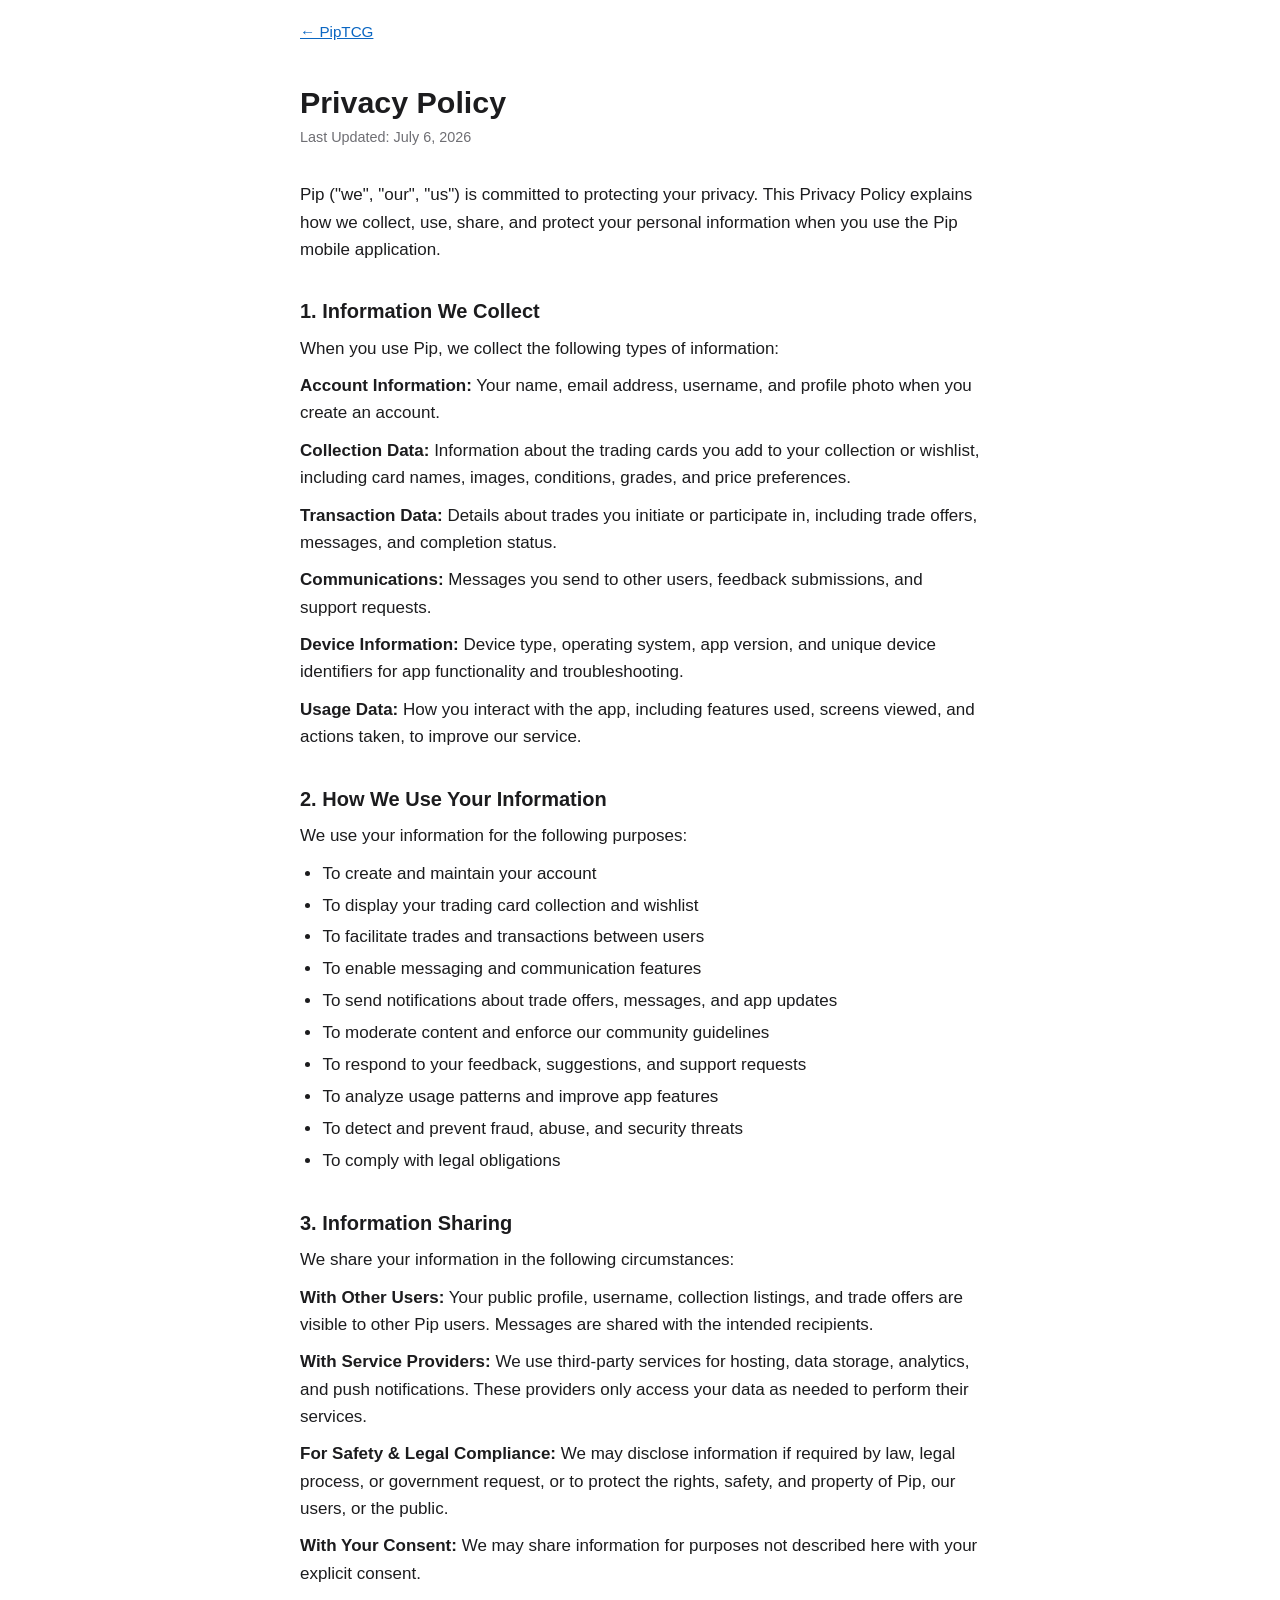
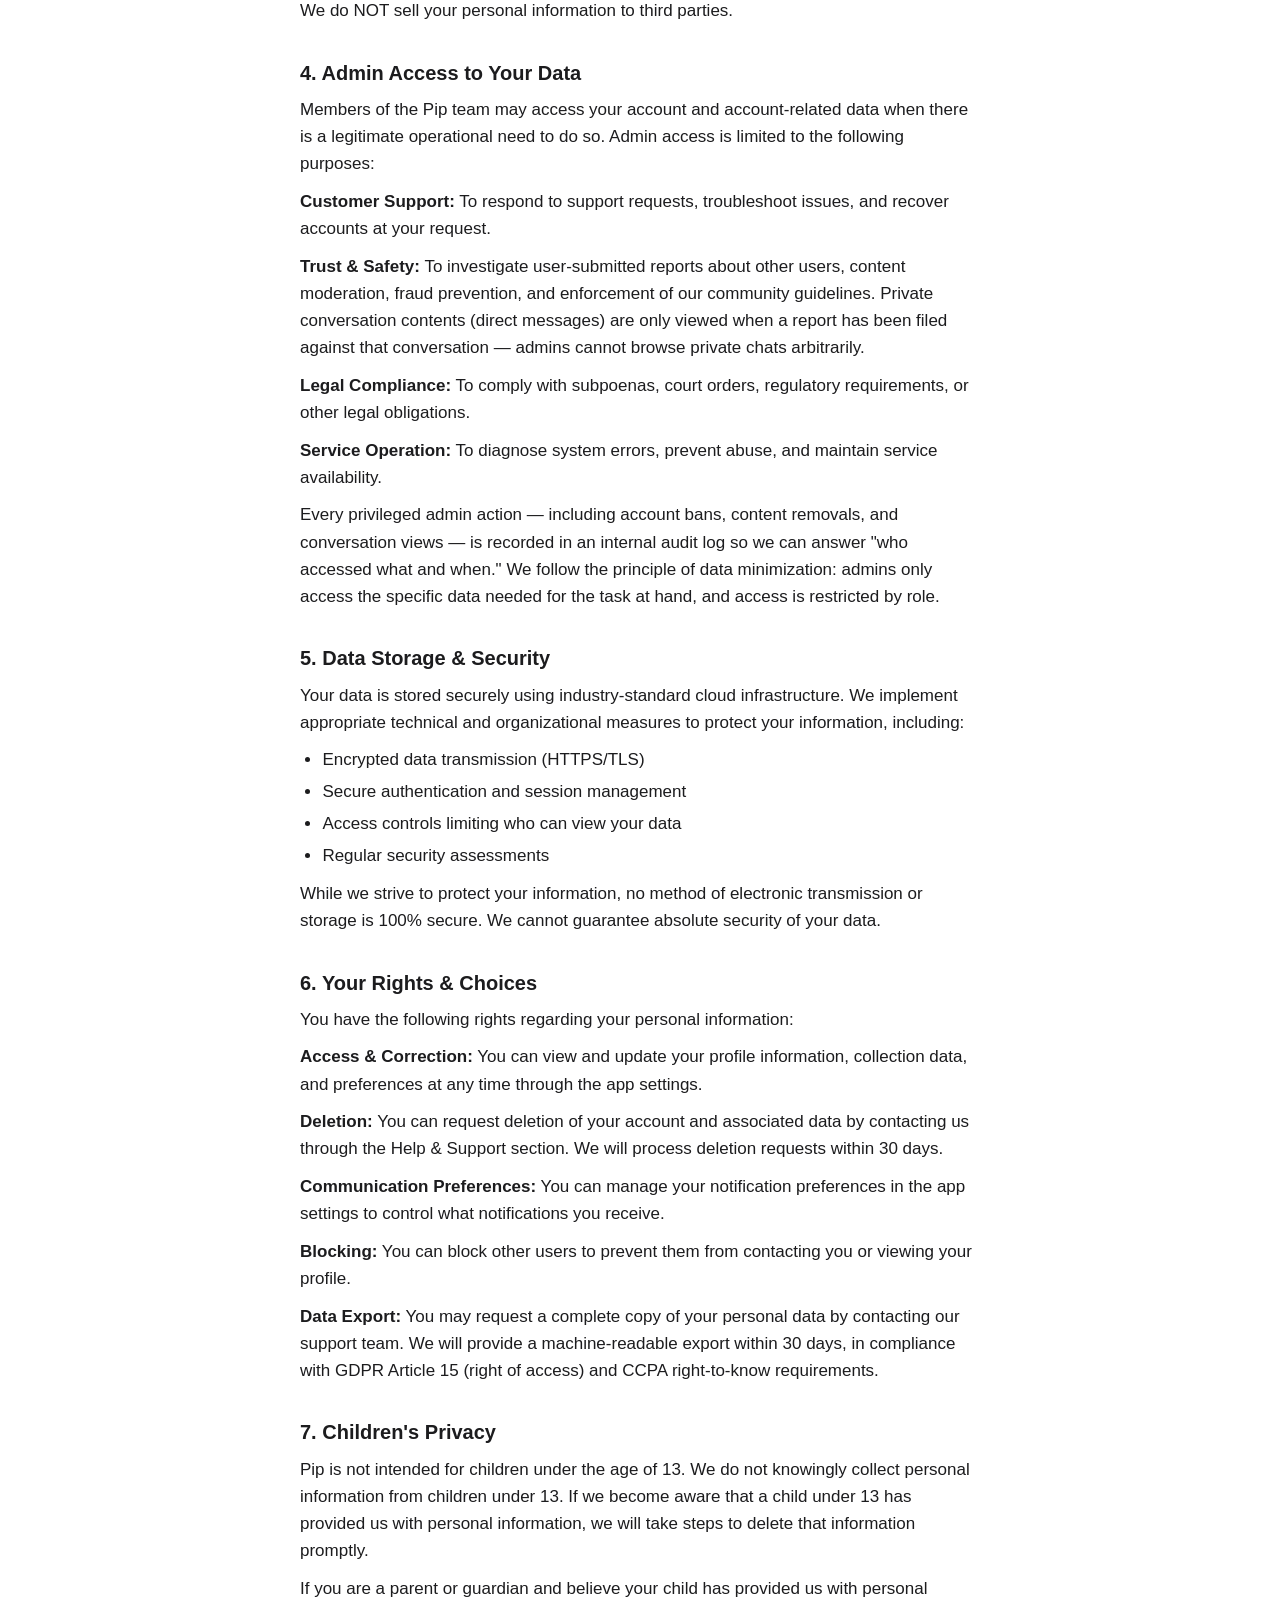
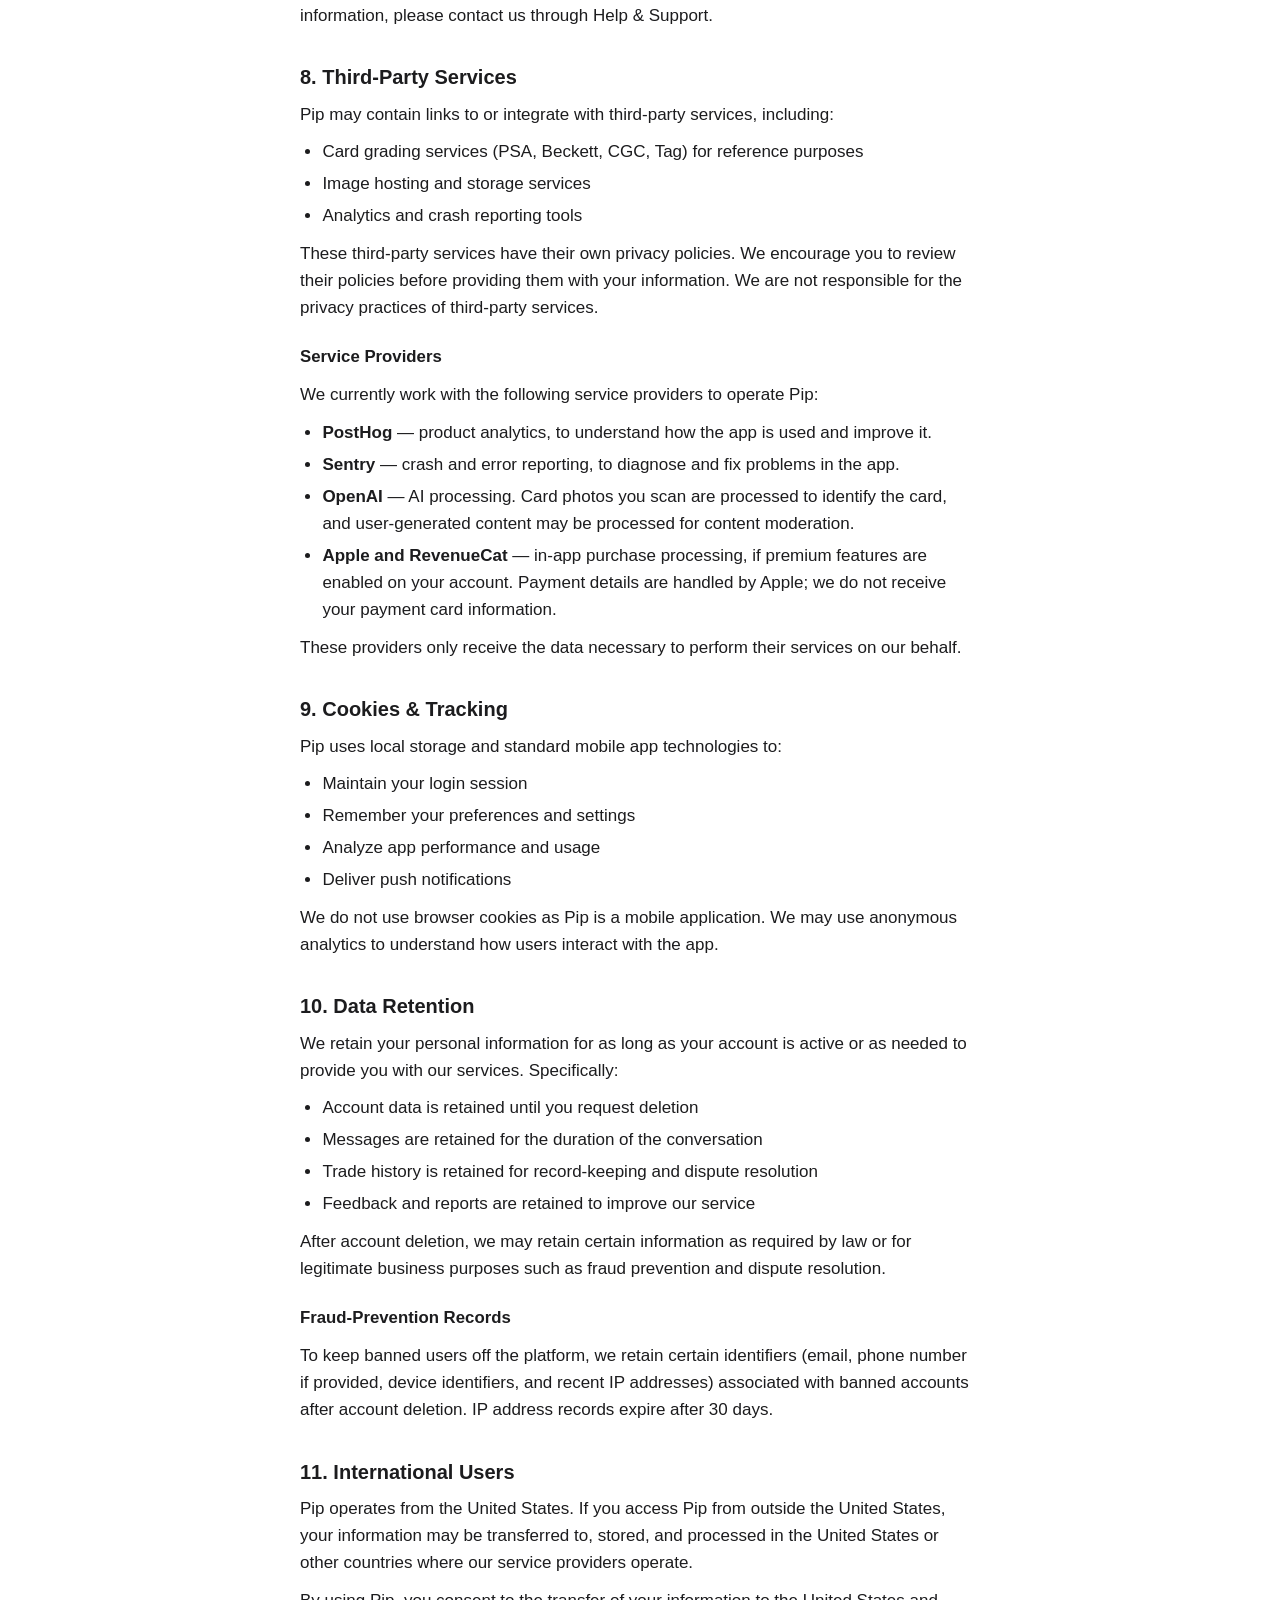
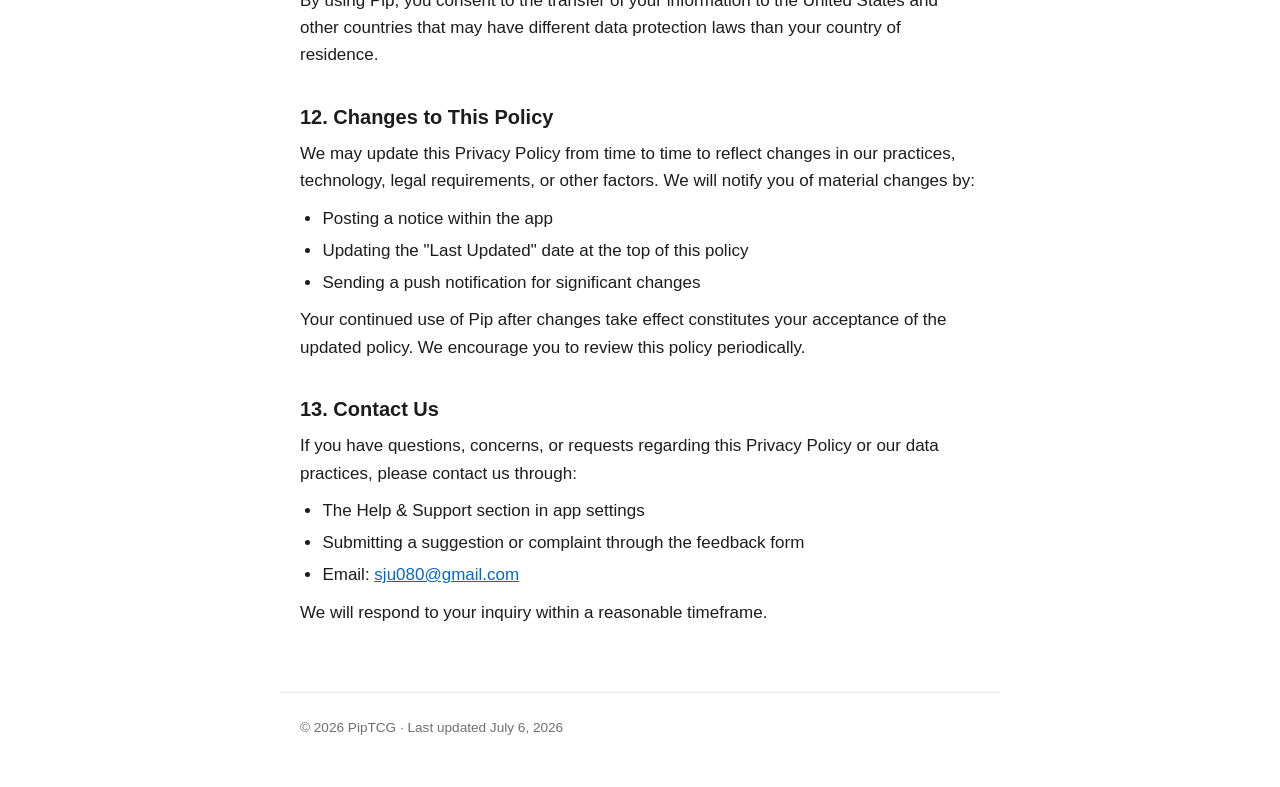
==== privacy.html @ 78641ee1 "PipTCG policy + support pages" ====
<!doctype html>
<html lang="en">
<head>
<meta charset="utf-8">
<meta name="viewport" content="width=device-width, initial-scale=1">
<title>PipTCG — Privacy Policy</title>
<style>
  *, *::before, *::after { box-sizing: border-box; }
  :root {
    color-scheme: light dark;
    --bg: #ffffff;
    --fg: #1c1c1e;
    --muted: #6e6e73;
    --accent: #0a66c2;
    --rule: #e5e5ea;
  }
  @media (prefers-color-scheme: dark) {
    :root {
      --bg: #131315;
      --fg: #ececf1;
      --muted: #9a9aa2;
      --accent: #7ab8f5;
      --rule: #2c2c31;
    }
  }
  body {
    margin: 0;
    background: var(--bg);
    color: var(--fg);
    font: 17px/1.6 -apple-system, BlinkMacSystemFont, "Segoe UI", Roboto, Helvetica, Arial, sans-serif;
    -webkit-text-size-adjust: 100%;
  }
  main { max-width: 720px; margin: 0 auto; padding: 2.5rem 1.25rem 1rem; }
  nav.home { max-width: 720px; margin: 0 auto; padding: 1.25rem 1.25rem 0; font-size: 0.95rem; }
  h1 { font-size: 1.9rem; line-height: 1.2; margin: 0 0 0.35rem; }
  .updated { color: var(--muted); font-size: 0.9rem; margin: 0 0 2rem; }
  h2 { font-size: 1.25rem; line-height: 1.3; margin: 2.2rem 0 0.6rem; }
  h3 { font-size: 1.05rem; margin: 1.4rem 0 0.4rem; }
  p { margin: 0.65rem 0; }
  ul { margin: 0.65rem 0; padding-left: 1.4rem; }
  li { margin: 0.3rem 0; }
  a { color: var(--accent); }
  footer {
    max-width: 720px;
    margin: 2.5rem auto 0;
    padding: 1.5rem 1.25rem 3rem;
    color: var(--muted);
    font-size: 0.85rem;
    border-top: 1px solid var(--rule);
  }
</style>
</head>
<body>
<nav class="home"><a href="index.html">&larr; PipTCG</a></nav>
<main>
  <h1>Privacy Policy</h1>
  <p class="updated">Last Updated: July 6, 2026</p>

  <p>Pip ("we", "our", "us") is committed to protecting your privacy. This Privacy Policy explains how we collect, use, share, and protect your personal information when you use the Pip mobile application.</p>

  <h2>1. Information We Collect</h2>
  <p>When you use Pip, we collect the following types of information:</p>
  <p><strong>Account Information:</strong> Your name, email address, username, and profile photo when you create an account.</p>
  <p><strong>Collection Data:</strong> Information about the trading cards you add to your collection or wishlist, including card names, images, conditions, grades, and price preferences.</p>
  <p><strong>Transaction Data:</strong> Details about trades you initiate or participate in, including trade offers, messages, and completion status.</p>
  <p><strong>Communications:</strong> Messages you send to other users, feedback submissions, and support requests.</p>
  <p><strong>Device Information:</strong> Device type, operating system, app version, and unique device identifiers for app functionality and troubleshooting.</p>
  <p><strong>Usage Data:</strong> How you interact with the app, including features used, screens viewed, and actions taken, to improve our service.</p>

  <h2>2. How We Use Your Information</h2>
  <p>We use your information for the following purposes:</p>
  <ul>
    <li>To create and maintain your account</li>
    <li>To display your trading card collection and wishlist</li>
    <li>To facilitate trades and transactions between users</li>
    <li>To enable messaging and communication features</li>
    <li>To send notifications about trade offers, messages, and app updates</li>
    <li>To moderate content and enforce our community guidelines</li>
    <li>To respond to your feedback, suggestions, and support requests</li>
    <li>To analyze usage patterns and improve app features</li>
    <li>To detect and prevent fraud, abuse, and security threats</li>
    <li>To comply with legal obligations</li>
  </ul>

  <h2>3. Information Sharing</h2>
  <p>We share your information in the following circumstances:</p>
  <p><strong>With Other Users:</strong> Your public profile, username, collection listings, and trade offers are visible to other Pip users. Messages are shared with the intended recipients.</p>
  <p><strong>With Service Providers:</strong> We use third-party services for hosting, data storage, analytics, and push notifications. These providers only access your data as needed to perform their services.</p>
  <p><strong>For Safety &amp; Legal Compliance:</strong> We may disclose information if required by law, legal process, or government request, or to protect the rights, safety, and property of Pip, our users, or the public.</p>
  <p><strong>With Your Consent:</strong> We may share information for purposes not described here with your explicit consent.</p>
  <p>We do NOT sell your personal information to third parties.</p>

  <h2>4. Admin Access to Your Data</h2>
  <p>Members of the Pip team may access your account and account-related data when there is a legitimate operational need to do so. Admin access is limited to the following purposes:</p>
  <p><strong>Customer Support:</strong> To respond to support requests, troubleshoot issues, and recover accounts at your request.</p>
  <p><strong>Trust &amp; Safety:</strong> To investigate user-submitted reports about other users, content moderation, fraud prevention, and enforcement of our community guidelines. Private conversation contents (direct messages) are only viewed when a report has been filed against that conversation &mdash; admins cannot browse private chats arbitrarily.</p>
  <p><strong>Legal Compliance:</strong> To comply with subpoenas, court orders, regulatory requirements, or other legal obligations.</p>
  <p><strong>Service Operation:</strong> To diagnose system errors, prevent abuse, and maintain service availability.</p>
  <p>Every privileged admin action &mdash; including account bans, content removals, and conversation views &mdash; is recorded in an internal audit log so we can answer "who accessed what and when." We follow the principle of data minimization: admins only access the specific data needed for the task at hand, and access is restricted by role.</p>

  <h2>5. Data Storage &amp; Security</h2>
  <p>Your data is stored securely using industry-standard cloud infrastructure. We implement appropriate technical and organizational measures to protect your information, including:</p>
  <ul>
    <li>Encrypted data transmission (HTTPS/TLS)</li>
    <li>Secure authentication and session management</li>
    <li>Access controls limiting who can view your data</li>
    <li>Regular security assessments</li>
  </ul>
  <p>While we strive to protect your information, no method of electronic transmission or storage is 100% secure. We cannot guarantee absolute security of your data.</p>

  <h2>6. Your Rights &amp; Choices</h2>
  <p>You have the following rights regarding your personal information:</p>
  <p><strong>Access &amp; Correction:</strong> You can view and update your profile information, collection data, and preferences at any time through the app settings.</p>
  <p><strong>Deletion:</strong> You can request deletion of your account and associated data by contacting us through the Help &amp; Support section. We will process deletion requests within 30 days.</p>
  <p><strong>Communication Preferences:</strong> You can manage your notification preferences in the app settings to control what notifications you receive.</p>
  <p><strong>Blocking:</strong> You can block other users to prevent them from contacting you or viewing your profile.</p>
  <p><strong>Data Export:</strong> You may request a complete copy of your personal data by contacting our support team. We will provide a machine-readable export within 30 days, in compliance with GDPR Article 15 (right of access) and CCPA right-to-know requirements.</p>

  <h2>7. Children's Privacy</h2>
  <p>Pip is not intended for children under the age of 13. We do not knowingly collect personal information from children under 13. If we become aware that a child under 13 has provided us with personal information, we will take steps to delete that information promptly.</p>
  <p>If you are a parent or guardian and believe your child has provided us with personal information, please contact us through Help &amp; Support.</p>

  <h2>8. Third-Party Services</h2>
  <p>Pip may contain links to or integrate with third-party services, including:</p>
  <ul>
    <li>Card grading services (PSA, Beckett, CGC, Tag) for reference purposes</li>
    <li>Image hosting and storage services</li>
    <li>Analytics and crash reporting tools</li>
  </ul>
  <p>These third-party services have their own privacy policies. We encourage you to review their policies before providing them with your information. We are not responsible for the privacy practices of third-party services.</p>

  <h3>Service Providers</h3>
  <p>We currently work with the following service providers to operate Pip:</p>
  <ul>
    <li><strong>PostHog</strong> &mdash; product analytics, to understand how the app is used and improve it.</li>
    <li><strong>Sentry</strong> &mdash; crash and error reporting, to diagnose and fix problems in the app.</li>
    <li><strong>OpenAI</strong> &mdash; AI processing. Card photos you scan are processed to identify the card, and user-generated content may be processed for content moderation.</li>
    <li><strong>Apple and RevenueCat</strong> &mdash; in-app purchase processing, if premium features are enabled on your account. Payment details are handled by Apple; we do not receive your payment card information.</li>
  </ul>
  <p>These providers only receive the data necessary to perform their services on our behalf.</p>

  <h2>9. Cookies &amp; Tracking</h2>
  <p>Pip uses local storage and standard mobile app technologies to:</p>
  <ul>
    <li>Maintain your login session</li>
    <li>Remember your preferences and settings</li>
    <li>Analyze app performance and usage</li>
    <li>Deliver push notifications</li>
  </ul>
  <p>We do not use browser cookies as Pip is a mobile application. We may use anonymous analytics to understand how users interact with the app.</p>

  <h2>10. Data Retention</h2>
  <p>We retain your personal information for as long as your account is active or as needed to provide you with our services. Specifically:</p>
  <ul>
    <li>Account data is retained until you request deletion</li>
    <li>Messages are retained for the duration of the conversation</li>
    <li>Trade history is retained for record-keeping and dispute resolution</li>
    <li>Feedback and reports are retained to improve our service</li>
  </ul>
  <p>After account deletion, we may retain certain information as required by law or for legitimate business purposes such as fraud prevention and dispute resolution.</p>
  <h3>Fraud-Prevention Records</h3>
  <p>To keep banned users off the platform, we retain certain identifiers (email, phone number if provided, device identifiers, and recent IP addresses) associated with banned accounts after account deletion. IP address records expire after 30 days.</p>

  <h2>11. International Users</h2>
  <p>Pip operates from the United States. If you access Pip from outside the United States, your information may be transferred to, stored, and processed in the United States or other countries where our service providers operate.</p>
  <p>By using Pip, you consent to the transfer of your information to the United States and other countries that may have different data protection laws than your country of residence.</p>

  <h2>12. Changes to This Policy</h2>
  <p>We may update this Privacy Policy from time to time to reflect changes in our practices, technology, legal requirements, or other factors. We will notify you of material changes by:</p>
  <ul>
    <li>Posting a notice within the app</li>
    <li>Updating the "Last Updated" date at the top of this policy</li>
    <li>Sending a push notification for significant changes</li>
  </ul>
  <p>Your continued use of Pip after changes take effect constitutes your acceptance of the updated policy. We encourage you to review this policy periodically.</p>

  <h2>13. Contact Us</h2>
  <p>If you have questions, concerns, or requests regarding this Privacy Policy or our data practices, please contact us through:</p>
  <ul>
    <li>The Help &amp; Support section in app settings</li>
    <li>Submitting a suggestion or complaint through the feedback form</li>
    <li>Email: <a href="mailto:sju080@gmail.com">sju080@gmail.com</a></li>
  </ul>
  <p>We will respond to your inquiry within a reasonable timeframe.</p>
</main>
<footer>&copy; 2026 PipTCG &middot; Last updated July 6, 2026</footer>
</body>
</html>
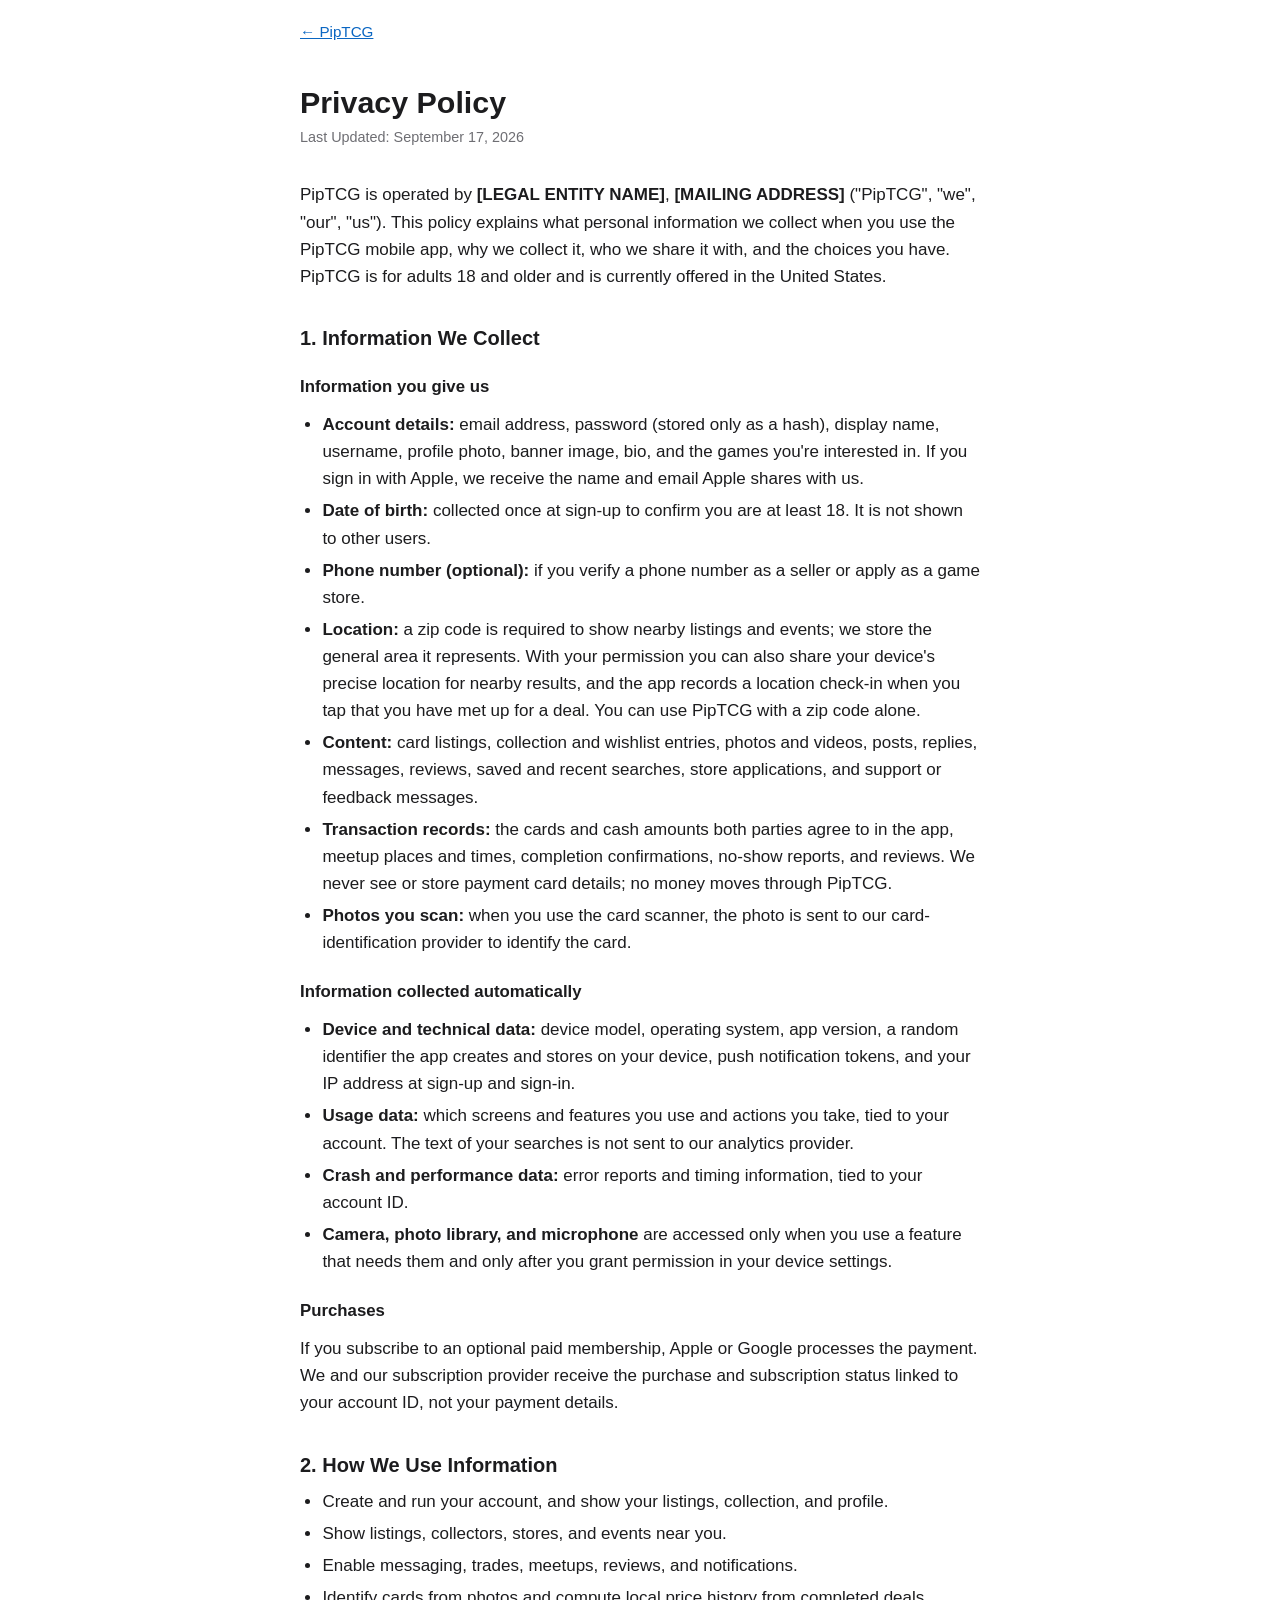
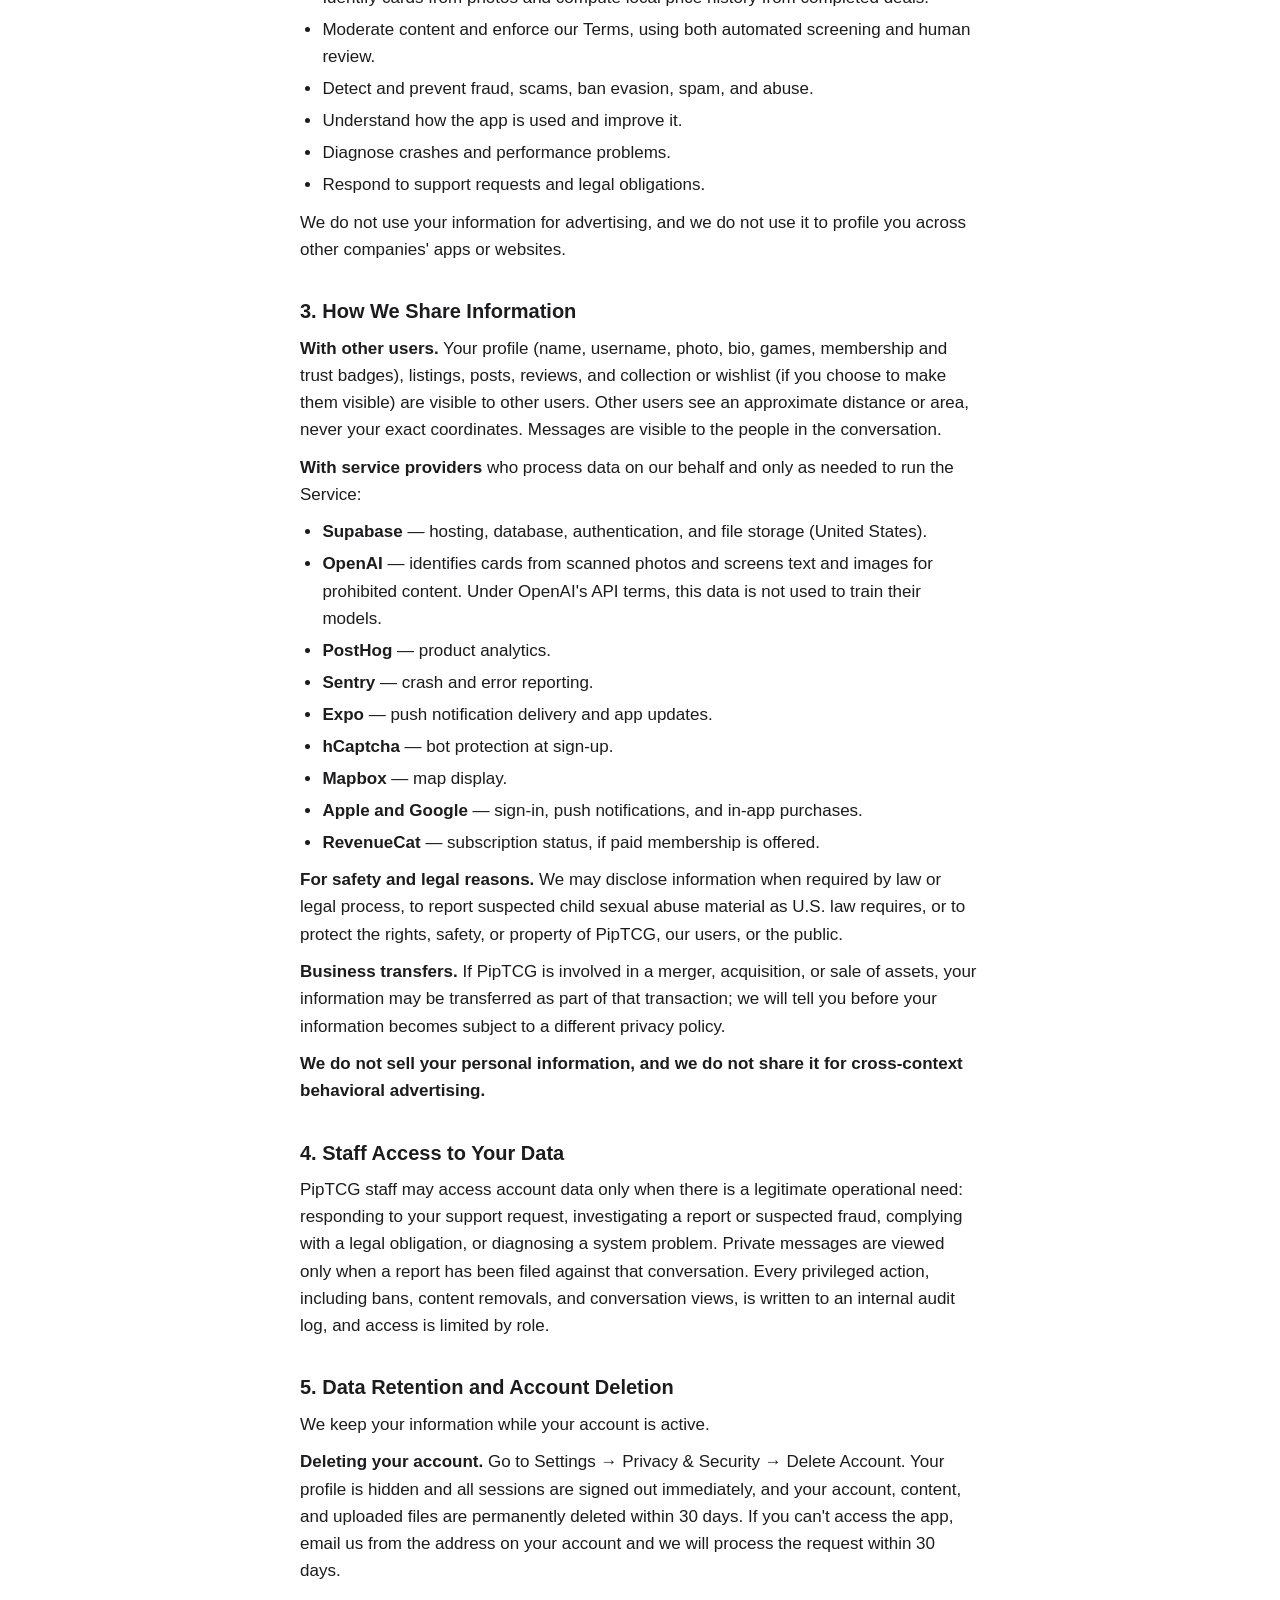
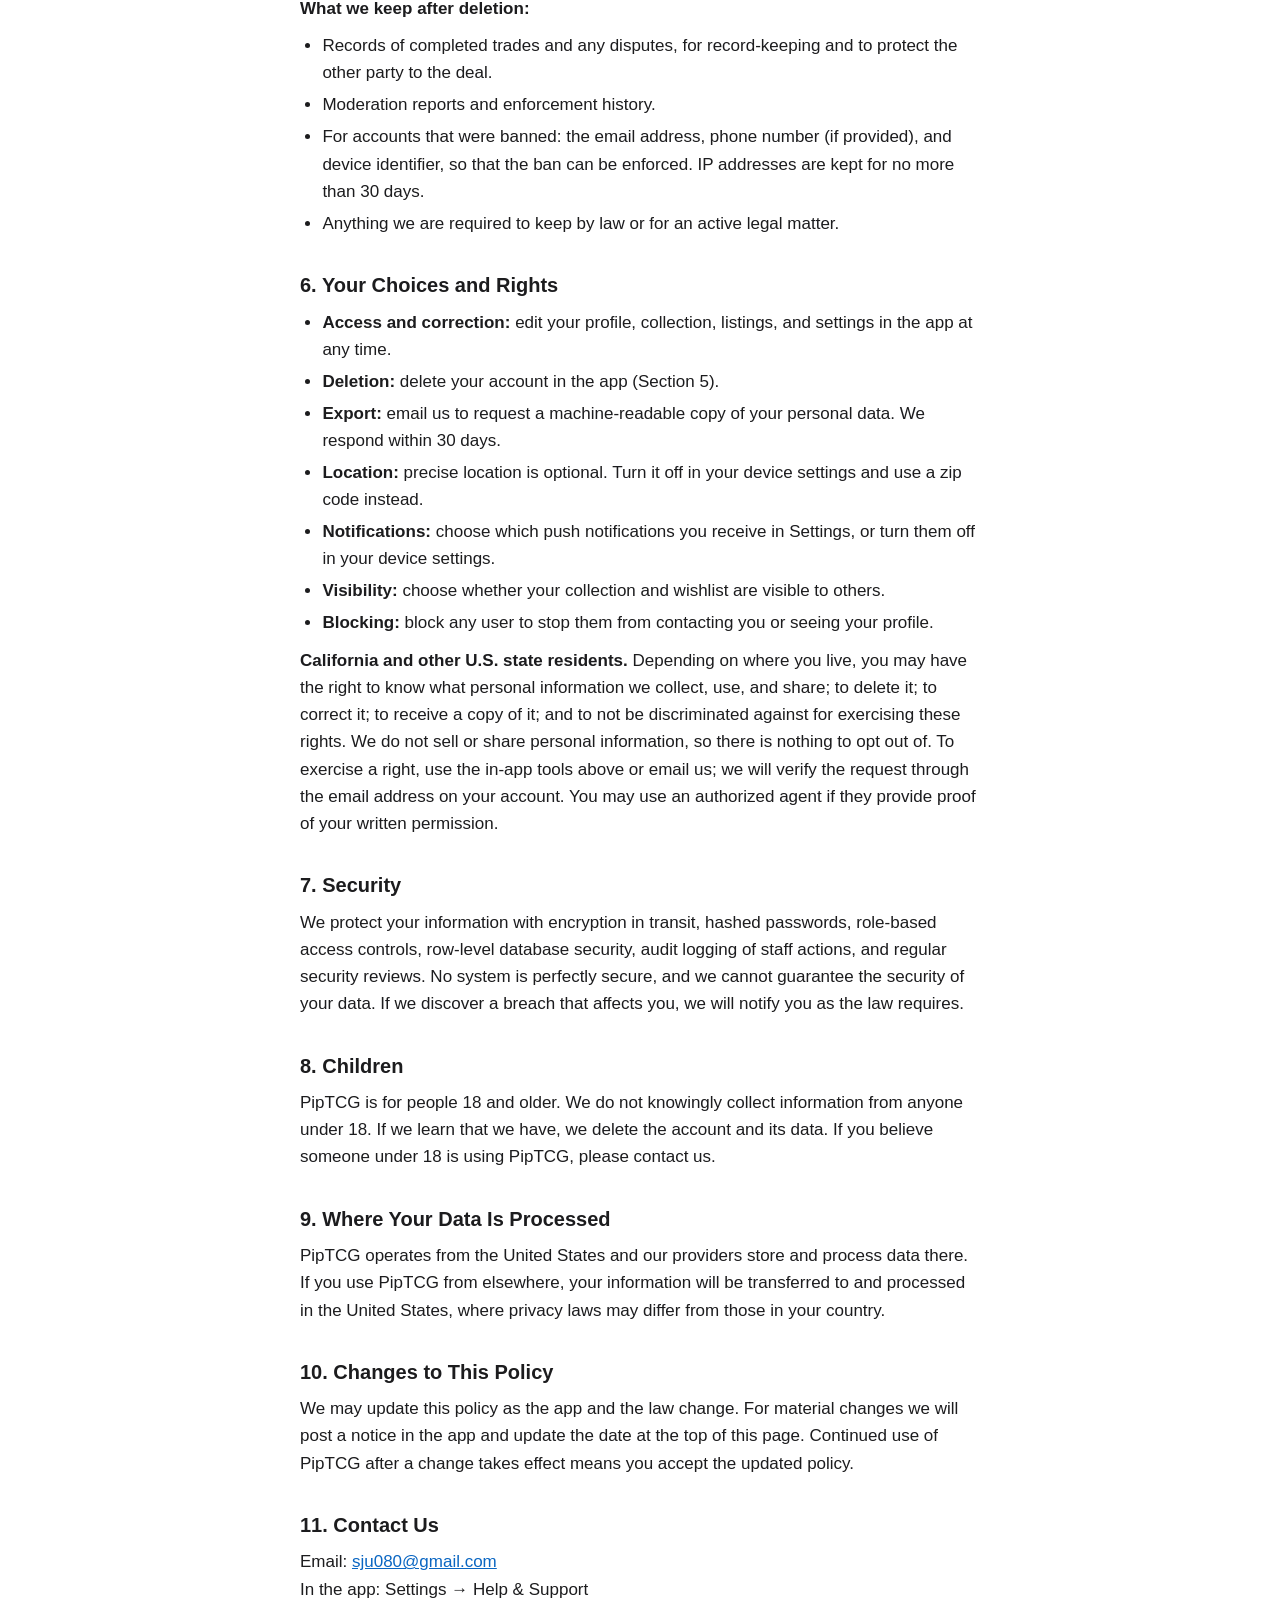
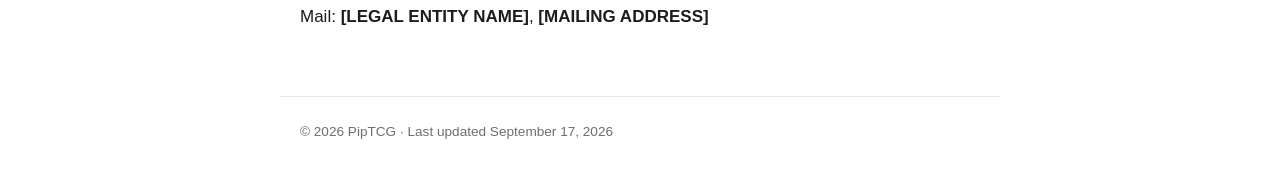
==== commit cbd165ee: "Rewrite Terms and Privacy as the single source of truth: 18+, local-meetup model, full data inventor" ====
--- a/privacy.html
+++ b/privacy.html
@@ -54,135 +54,108 @@
 <nav class="home"><a href="index.html">&larr; PipTCG</a></nav>
 <main>
   <h1>Privacy Policy</h1>
-  <p class="updated">Last Updated: July 6, 2026</p>
+  <p class="updated">Last Updated: September 17, 2026</p>
 
-  <p>Pip ("we", "our", "us") is committed to protecting your privacy. This Privacy Policy explains how we collect, use, share, and protect your personal information when you use the Pip mobile application.</p>
+  <p>PipTCG is operated by <strong>[LEGAL ENTITY NAME]</strong>, <strong>[MAILING ADDRESS]</strong> ("PipTCG", "we", "our", "us"). This policy explains what personal information we collect when you use the PipTCG mobile app, why we collect it, who we share it with, and the choices you have. PipTCG is for adults 18 and older and is currently offered in the United States.</p>
 
   <h2>1. Information We Collect</h2>
-  <p>When you use Pip, we collect the following types of information:</p>
-  <p><strong>Account Information:</strong> Your name, email address, username, and profile photo when you create an account.</p>
-  <p><strong>Collection Data:</strong> Information about the trading cards you add to your collection or wishlist, including card names, images, conditions, grades, and price preferences.</p>
-  <p><strong>Transaction Data:</strong> Details about trades you initiate or participate in, including trade offers, messages, and completion status.</p>
-  <p><strong>Communications:</strong> Messages you send to other users, feedback submissions, and support requests.</p>
-  <p><strong>Device Information:</strong> Device type, operating system, app version, and unique device identifiers for app functionality and troubleshooting.</p>
-  <p><strong>Usage Data:</strong> How you interact with the app, including features used, screens viewed, and actions taken, to improve our service.</p>
 
-  <h2>2. How We Use Your Information</h2>
-  <p>We use your information for the following purposes:</p>
+  <h3>Information you give us</h3>
   <ul>
-    <li>To create and maintain your account</li>
-    <li>To display your trading card collection and wishlist</li>
-    <li>To facilitate trades and transactions between users</li>
-    <li>To enable messaging and communication features</li>
-    <li>To send notifications about trade offers, messages, and app updates</li>
-    <li>To moderate content and enforce our community guidelines</li>
-    <li>To respond to your feedback, suggestions, and support requests</li>
-    <li>To analyze usage patterns and improve app features</li>
-    <li>To detect and prevent fraud, abuse, and security threats</li>
-    <li>To comply with legal obligations</li>
+    <li><strong>Account details:</strong> email address, password (stored only as a hash), display name, username, profile photo, banner image, bio, and the games you're interested in. If you sign in with Apple, we receive the name and email Apple shares with us.</li>
+    <li><strong>Date of birth:</strong> collected once at sign-up to confirm you are at least 18. It is not shown to other users.</li>
+    <li><strong>Phone number (optional):</strong> if you verify a phone number as a seller or apply as a game store.</li>
+    <li><strong>Location:</strong> a zip code is required to show nearby listings and events; we store the general area it represents. With your permission you can also share your device's precise location for nearby results, and the app records a location check-in when you tap that you have met up for a deal. You can use PipTCG with a zip code alone.</li>
+    <li><strong>Content:</strong> card listings, collection and wishlist entries, photos and videos, posts, replies, messages, reviews, saved and recent searches, store applications, and support or feedback messages.</li>
+    <li><strong>Transaction records:</strong> the cards and cash amounts both parties agree to in the app, meetup places and times, completion confirmations, no-show reports, and reviews. We never see or store payment card details; no money moves through PipTCG.</li>
+    <li><strong>Photos you scan:</strong> when you use the card scanner, the photo is sent to our card-identification provider to identify the card.</li>
   </ul>
 
-  <h2>3. Information Sharing</h2>
-  <p>We share your information in the following circumstances:</p>
-  <p><strong>With Other Users:</strong> Your public profile, username, collection listings, and trade offers are visible to other Pip users. Messages are shared with the intended recipients.</p>
-  <p><strong>With Service Providers:</strong> We use third-party services for hosting, data storage, analytics, and push notifications. These providers only access your data as needed to perform their services.</p>
-  <p><strong>For Safety &amp; Legal Compliance:</strong> We may disclose information if required by law, legal process, or government request, or to protect the rights, safety, and property of Pip, our users, or the public.</p>
-  <p><strong>With Your Consent:</strong> We may share information for purposes not described here with your explicit consent.</p>
-  <p>We do NOT sell your personal information to third parties.</p>
+  <h3>Information collected automatically</h3>
+  <ul>
+    <li><strong>Device and technical data:</strong> device model, operating system, app version, a random identifier the app creates and stores on your device, push notification tokens, and your IP address at sign-up and sign-in.</li>
+    <li><strong>Usage data:</strong> which screens and features you use and actions you take, tied to your account. The text of your searches is not sent to our analytics provider.</li>
+    <li><strong>Crash and performance data:</strong> error reports and timing information, tied to your account ID.</li>
+    <li><strong>Camera, photo library, and microphone</strong> are accessed only when you use a feature that needs them and only after you grant permission in your device settings.</li>
+  </ul>
 
-  <h2>4. Admin Access to Your Data</h2>
-  <p>Members of the Pip team may access your account and account-related data when there is a legitimate operational need to do so. Admin access is limited to the following purposes:</p>
-  <p><strong>Customer Support:</strong> To respond to support requests, troubleshoot issues, and recover accounts at your request.</p>
-  <p><strong>Trust &amp; Safety:</strong> To investigate user-submitted reports about other users, content moderation, fraud prevention, and enforcement of our community guidelines. Private conversation contents (direct messages) are only viewed when a report has been filed against that conversation &mdash; admins cannot browse private chats arbitrarily.</p>
-  <p><strong>Legal Compliance:</strong> To comply with subpoenas, court orders, regulatory requirements, or other legal obligations.</p>
-  <p><strong>Service Operation:</strong> To diagnose system errors, prevent abuse, and maintain service availability.</p>
-  <p>Every privileged admin action &mdash; including account bans, content removals, and conversation views &mdash; is recorded in an internal audit log so we can answer "who accessed what and when." We follow the principle of data minimization: admins only access the specific data needed for the task at hand, and access is restricted by role.</p>
+  <h3>Purchases</h3>
+  <p>If you subscribe to an optional paid membership, Apple or Google processes the payment. We and our subscription provider receive the purchase and subscription status linked to your account ID, not your payment details.</p>
 
-  <h2>5. Data Storage &amp; Security</h2>
-  <p>Your data is stored securely using industry-standard cloud infrastructure. We implement appropriate technical and organizational measures to protect your information, including:</p>
+  <h2>2. How We Use Information</h2>
   <ul>
-    <li>Encrypted data transmission (HTTPS/TLS)</li>
-    <li>Secure authentication and session management</li>
-    <li>Access controls limiting who can view your data</li>
-    <li>Regular security assessments</li>
+    <li>Create and run your account, and show your listings, collection, and profile.</li>
+    <li>Show listings, collectors, stores, and events near you.</li>
+    <li>Enable messaging, trades, meetups, reviews, and notifications.</li>
+    <li>Identify cards from photos and compute local price history from completed deals.</li>
+    <li>Moderate content and enforce our Terms, using both automated screening and human review.</li>
+    <li>Detect and prevent fraud, scams, ban evasion, spam, and abuse.</li>
+    <li>Understand how the app is used and improve it.</li>
+    <li>Diagnose crashes and performance problems.</li>
+    <li>Respond to support requests and legal obligations.</li>
   </ul>
-  <p>While we strive to protect your information, no method of electronic transmission or storage is 100% secure. We cannot guarantee absolute security of your data.</p>
+  <p>We do not use your information for advertising, and we do not use it to profile you across other companies' apps or websites.</p>
 
-  <h2>6. Your Rights &amp; Choices</h2>
-  <p>You have the following rights regarding your personal information:</p>
-  <p><strong>Access &amp; Correction:</strong> You can view and update your profile information, collection data, and preferences at any time through the app settings.</p>
-  <p><strong>Deletion:</strong> You can request deletion of your account and associated data by contacting us through the Help &amp; Support section. We will process deletion requests within 30 days.</p>
-  <p><strong>Communication Preferences:</strong> You can manage your notification preferences in the app settings to control what notifications you receive.</p>
-  <p><strong>Blocking:</strong> You can block other users to prevent them from contacting you or viewing your profile.</p>
-  <p><strong>Data Export:</strong> You may request a complete copy of your personal data by contacting our support team. We will provide a machine-readable export within 30 days, in compliance with GDPR Article 15 (right of access) and CCPA right-to-know requirements.</p>
+  <h2>3. How We Share Information</h2>
+  <p><strong>With other users.</strong> Your profile (name, username, photo, bio, games, membership and trust badges), listings, posts, reviews, and collection or wishlist (if you choose to make them visible) are visible to other users. Other users see an approximate distance or area, never your exact coordinates. Messages are visible to the people in the conversation.</p>
+  <p><strong>With service providers</strong> who process data on our behalf and only as needed to run the Service:</p>
+  <ul>
+    <li><strong>Supabase</strong> — hosting, database, authentication, and file storage (United States).</li>
+    <li><strong>OpenAI</strong> — identifies cards from scanned photos and screens text and images for prohibited content. Under OpenAI's API terms, this data is not used to train their models.</li>
+    <li><strong>PostHog</strong> — product analytics.</li>
+    <li><strong>Sentry</strong> — crash and error reporting.</li>
+    <li><strong>Expo</strong> — push notification delivery and app updates.</li>
+    <li><strong>hCaptcha</strong> — bot protection at sign-up.</li>
+    <li><strong>Mapbox</strong> — map display.</li>
+    <li><strong>Apple and Google</strong> — sign-in, push notifications, and in-app purchases.</li>
+    <li><strong>RevenueCat</strong> — subscription status, if paid membership is offered.</li>
+  </ul>
+  <p><strong>For safety and legal reasons.</strong> We may disclose information when required by law or legal process, to report suspected child sexual abuse material as U.S. law requires, or to protect the rights, safety, or property of PipTCG, our users, or the public.</p>
+  <p><strong>Business transfers.</strong> If PipTCG is involved in a merger, acquisition, or sale of assets, your information may be transferred as part of that transaction; we will tell you before your information becomes subject to a different privacy policy.</p>
+  <p><strong>We do not sell your personal information, and we do not share it for cross-context behavioral advertising.</strong></p>
 
-  <h2>7. Children's Privacy</h2>
-  <p>Pip is not intended for children under the age of 13. We do not knowingly collect personal information from children under 13. If we become aware that a child under 13 has provided us with personal information, we will take steps to delete that information promptly.</p>
-  <p>If you are a parent or guardian and believe your child has provided us with personal information, please contact us through Help &amp; Support.</p>
+  <h2>4. Staff Access to Your Data</h2>
+  <p>PipTCG staff may access account data only when there is a legitimate operational need: responding to your support request, investigating a report or suspected fraud, complying with a legal obligation, or diagnosing a system problem. Private messages are viewed only when a report has been filed against that conversation. Every privileged action, including bans, content removals, and conversation views, is written to an internal audit log, and access is limited by role.</p>
 
-  <h2>8. Third-Party Services</h2>
-  <p>Pip may contain links to or integrate with third-party services, including:</p>
+  <h2>5. Data Retention and Account Deletion</h2>
+  <p>We keep your information while your account is active.</p>
+  <p><strong>Deleting your account.</strong> Go to Settings → Privacy &amp; Security → Delete Account. Your profile is hidden and all sessions are signed out immediately, and your account, content, and uploaded files are permanently deleted within 30 days. If you can't access the app, email us from the address on your account and we will process the request within 30 days.</p>
+  <p><strong>What we keep after deletion:</strong></p>
   <ul>
-    <li>Card grading services (PSA, Beckett, CGC, Tag) for reference purposes</li>
-    <li>Image hosting and storage services</li>
-    <li>Analytics and crash reporting tools</li>
+    <li>Records of completed trades and any disputes, for record-keeping and to protect the other party to the deal.</li>
+    <li>Moderation reports and enforcement history.</li>
+    <li>For accounts that were banned: the email address, phone number (if provided), and device identifier, so that the ban can be enforced. IP addresses are kept for no more than 30 days.</li>
+    <li>Anything we are required to keep by law or for an active legal matter.</li>
   </ul>
-  <p>These third-party services have their own privacy policies. We encourage you to review their policies before providing them with your information. We are not responsible for the privacy practices of third-party services.</p>
 
-  <h3>Service Providers</h3>
-  <p>We currently work with the following service providers to operate Pip:</p>
+  <h2>6. Your Choices and Rights</h2>
   <ul>
-    <li><strong>PostHog</strong> &mdash; product analytics, to understand how the app is used and improve it.</li>
-    <li><strong>Sentry</strong> &mdash; crash and error reporting, to diagnose and fix problems in the app.</li>
-    <li><strong>OpenAI</strong> &mdash; AI processing. Card photos you scan are processed to identify the card, and user-generated content may be processed for content moderation.</li>
-    <li><strong>Apple and RevenueCat</strong> &mdash; in-app purchase processing, if premium features are enabled on your account. Payment details are handled by Apple; we do not receive your payment card information.</li>
+    <li><strong>Access and correction:</strong> edit your profile, collection, listings, and settings in the app at any time.</li>
+    <li><strong>Deletion:</strong> delete your account in the app (Section 5).</li>
+    <li><strong>Export:</strong> email us to request a machine-readable copy of your personal data. We respond within 30 days.</li>
+    <li><strong>Location:</strong> precise location is optional. Turn it off in your device settings and use a zip code instead.</li>
+    <li><strong>Notifications:</strong> choose which push notifications you receive in Settings, or turn them off in your device settings.</li>
+    <li><strong>Visibility:</strong> choose whether your collection and wishlist are visible to others.</li>
+    <li><strong>Blocking:</strong> block any user to stop them from contacting you or seeing your profile.</li>
   </ul>
-  <p>These providers only receive the data necessary to perform their services on our behalf.</p>
+  <p><strong>California and other U.S. state residents.</strong> Depending on where you live, you may have the right to know what personal information we collect, use, and share; to delete it; to correct it; to receive a copy of it; and to not be discriminated against for exercising these rights. We do not sell or share personal information, so there is nothing to opt out of. To exercise a right, use the in-app tools above or email us; we will verify the request through the email address on your account. You may use an authorized agent if they provide proof of your written permission.</p>
 
-  <h2>9. Cookies &amp; Tracking</h2>
-  <p>Pip uses local storage and standard mobile app technologies to:</p>
-  <ul>
-    <li>Maintain your login session</li>
-    <li>Remember your preferences and settings</li>
-    <li>Analyze app performance and usage</li>
-    <li>Deliver push notifications</li>
-  </ul>
-  <p>We do not use browser cookies as Pip is a mobile application. We may use anonymous analytics to understand how users interact with the app.</p>
+  <h2>7. Security</h2>
+  <p>We protect your information with encryption in transit, hashed passwords, role-based access controls, row-level database security, audit logging of staff actions, and regular security reviews. No system is perfectly secure, and we cannot guarantee the security of your data. If we discover a breach that affects you, we will notify you as the law requires.</p>
 
-  <h2>10. Data Retention</h2>
-  <p>We retain your personal information for as long as your account is active or as needed to provide you with our services. Specifically:</p>
-  <ul>
-    <li>Account data is retained until you request deletion</li>
-    <li>Messages are retained for the duration of the conversation</li>
-    <li>Trade history is retained for record-keeping and dispute resolution</li>
-    <li>Feedback and reports are retained to improve our service</li>
-  </ul>
-  <p>After account deletion, we may retain certain information as required by law or for legitimate business purposes such as fraud prevention and dispute resolution.</p>
-  <h3>Fraud-Prevention Records</h3>
-  <p>To keep banned users off the platform, we retain certain identifiers (email, phone number if provided, device identifiers, and recent IP addresses) associated with banned accounts after account deletion. IP address records expire after 30 days.</p>
+  <h2>8. Children</h2>
+  <p>PipTCG is for people 18 and older. We do not knowingly collect information from anyone under 18. If we learn that we have, we delete the account and its data. If you believe someone under 18 is using PipTCG, please contact us.</p>
 
-  <h2>11. International Users</h2>
-  <p>Pip operates from the United States. If you access Pip from outside the United States, your information may be transferred to, stored, and processed in the United States or other countries where our service providers operate.</p>
-  <p>By using Pip, you consent to the transfer of your information to the United States and other countries that may have different data protection laws than your country of residence.</p>
+  <h2>9. Where Your Data Is Processed</h2>
+  <p>PipTCG operates from the United States and our providers store and process data there. If you use PipTCG from elsewhere, your information will be transferred to and processed in the United States, where privacy laws may differ from those in your country.</p>
 
-  <h2>12. Changes to This Policy</h2>
-  <p>We may update this Privacy Policy from time to time to reflect changes in our practices, technology, legal requirements, or other factors. We will notify you of material changes by:</p>
-  <ul>
-    <li>Posting a notice within the app</li>
-    <li>Updating the "Last Updated" date at the top of this policy</li>
-    <li>Sending a push notification for significant changes</li>
-  </ul>
-  <p>Your continued use of Pip after changes take effect constitutes your acceptance of the updated policy. We encourage you to review this policy periodically.</p>
+  <h2>10. Changes to This Policy</h2>
+  <p>We may update this policy as the app and the law change. For material changes we will post a notice in the app and update the date at the top of this page. Continued use of PipTCG after a change takes effect means you accept the updated policy.</p>
 
-  <h2>13. Contact Us</h2>
-  <p>If you have questions, concerns, or requests regarding this Privacy Policy or our data practices, please contact us through:</p>
-  <ul>
-    <li>The Help &amp; Support section in app settings</li>
-    <li>Submitting a suggestion or complaint through the feedback form</li>
-    <li>Email: <a href="mailto:sju080@gmail.com">sju080@gmail.com</a></li>
-  </ul>
-  <p>We will respond to your inquiry within a reasonable timeframe.</p>
+  <h2>11. Contact Us</h2>
+  <p>Email: <a href="mailto:sju080@gmail.com">sju080@gmail.com</a><br>In the app: Settings → Help &amp; Support<br>Mail: <strong>[LEGAL ENTITY NAME]</strong>, <strong>[MAILING ADDRESS]</strong></p>
+
 </main>
-<footer>&copy; 2026 PipTCG &middot; Last updated July 6, 2026</footer>
+<footer>&copy; 2026 PipTCG &middot; Last updated September 17, 2026</footer>
 </body>
 </html>
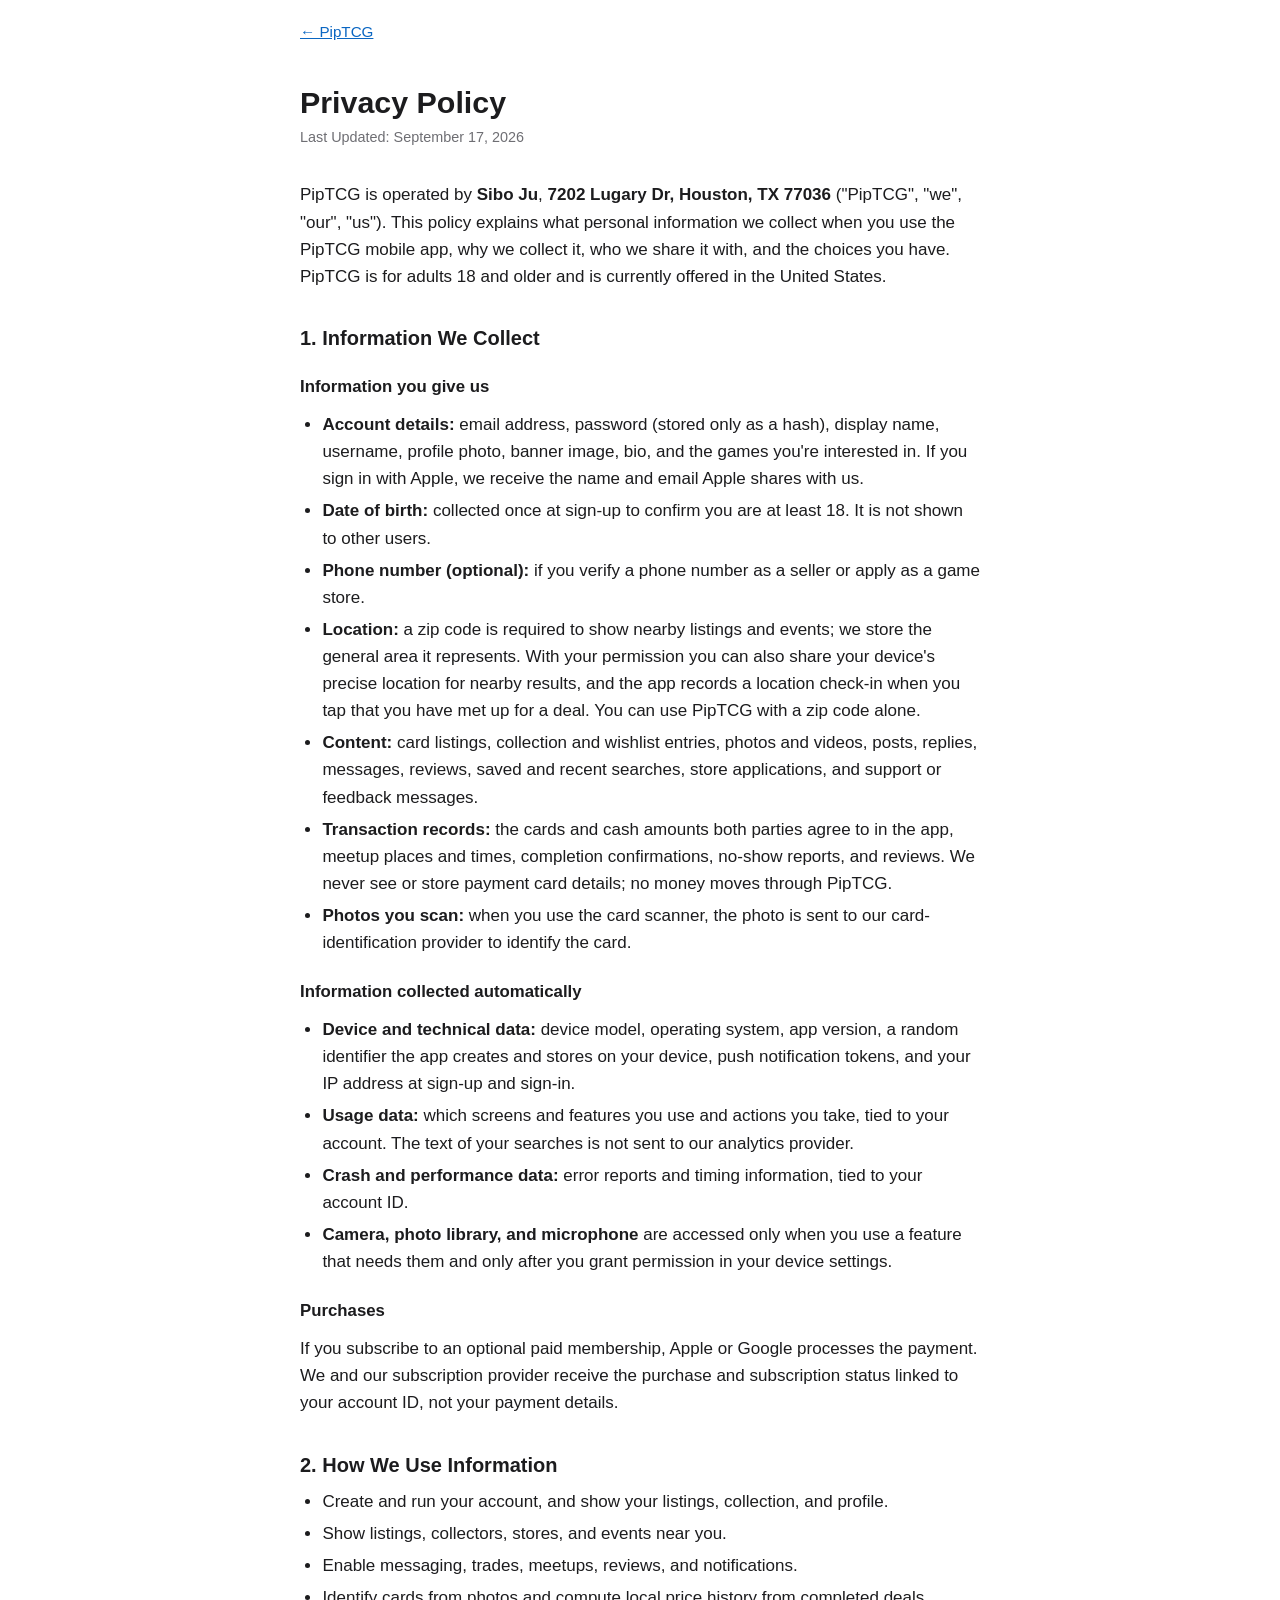
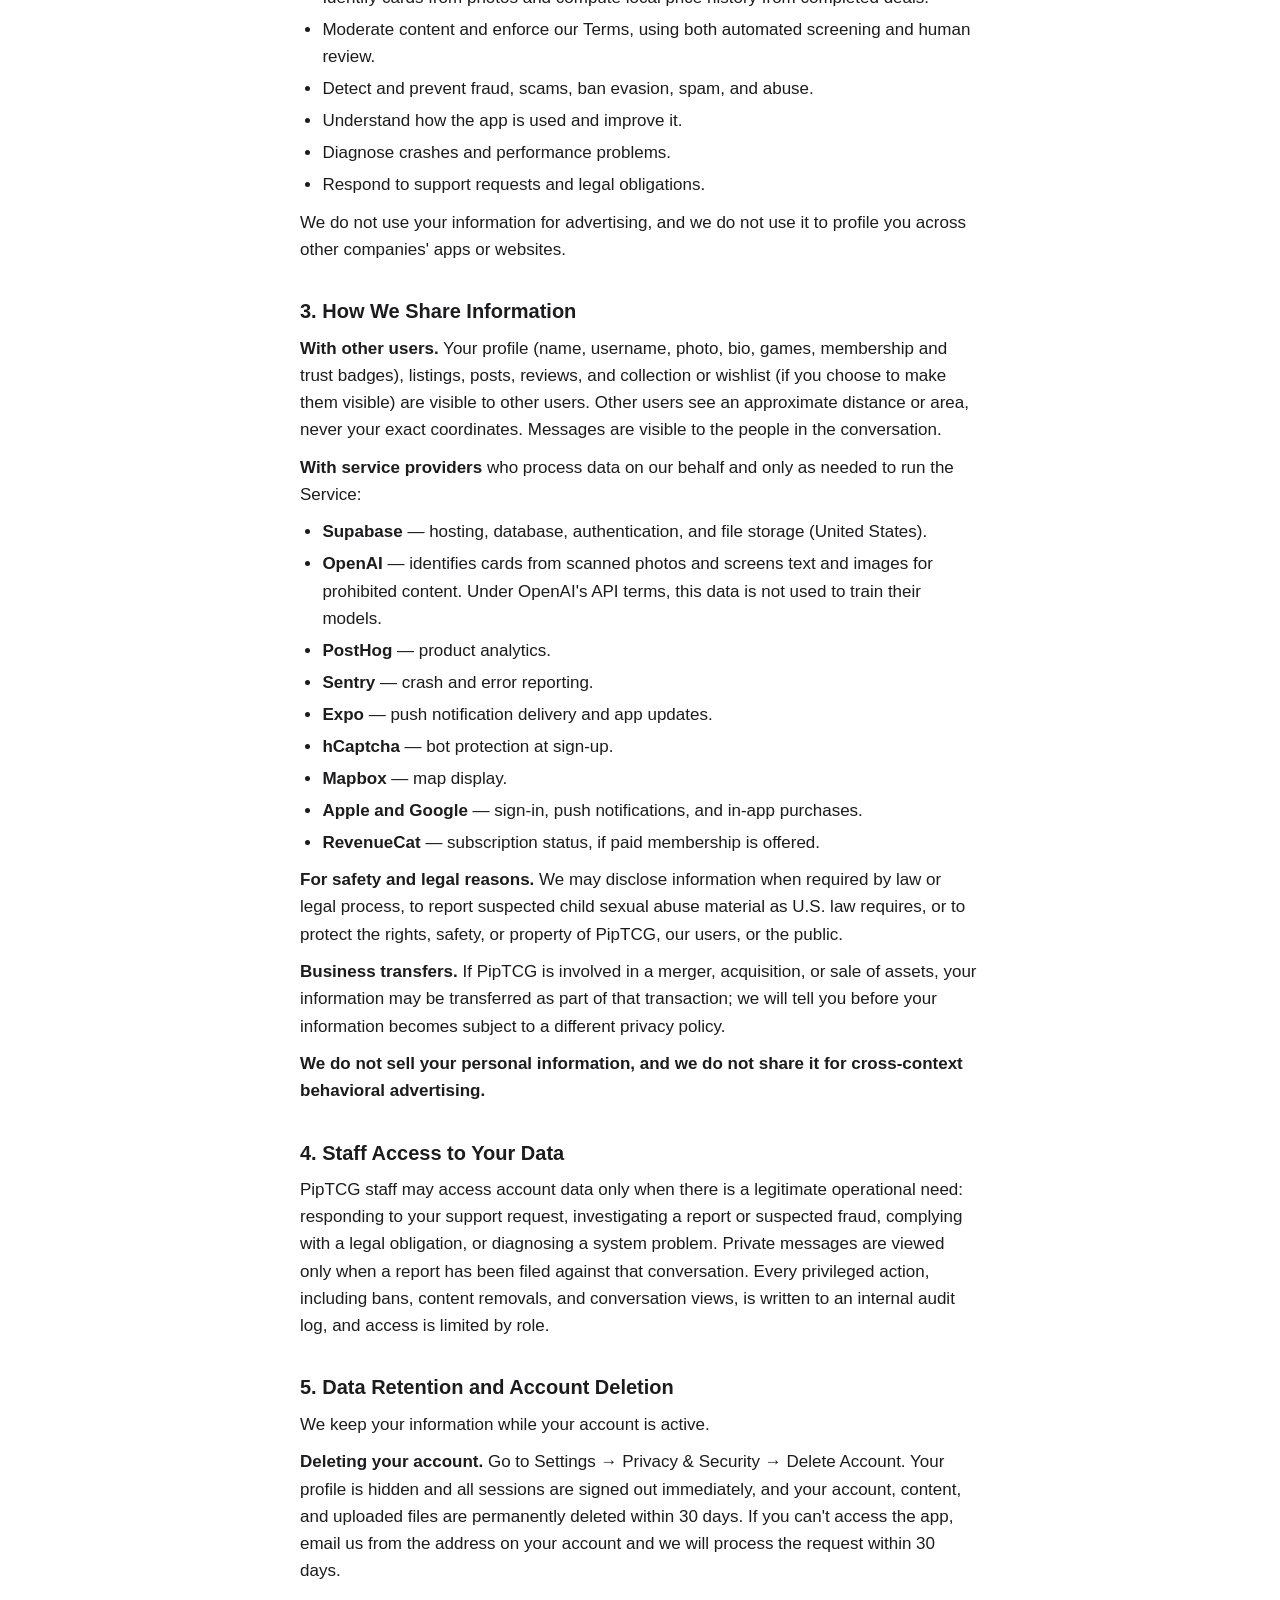
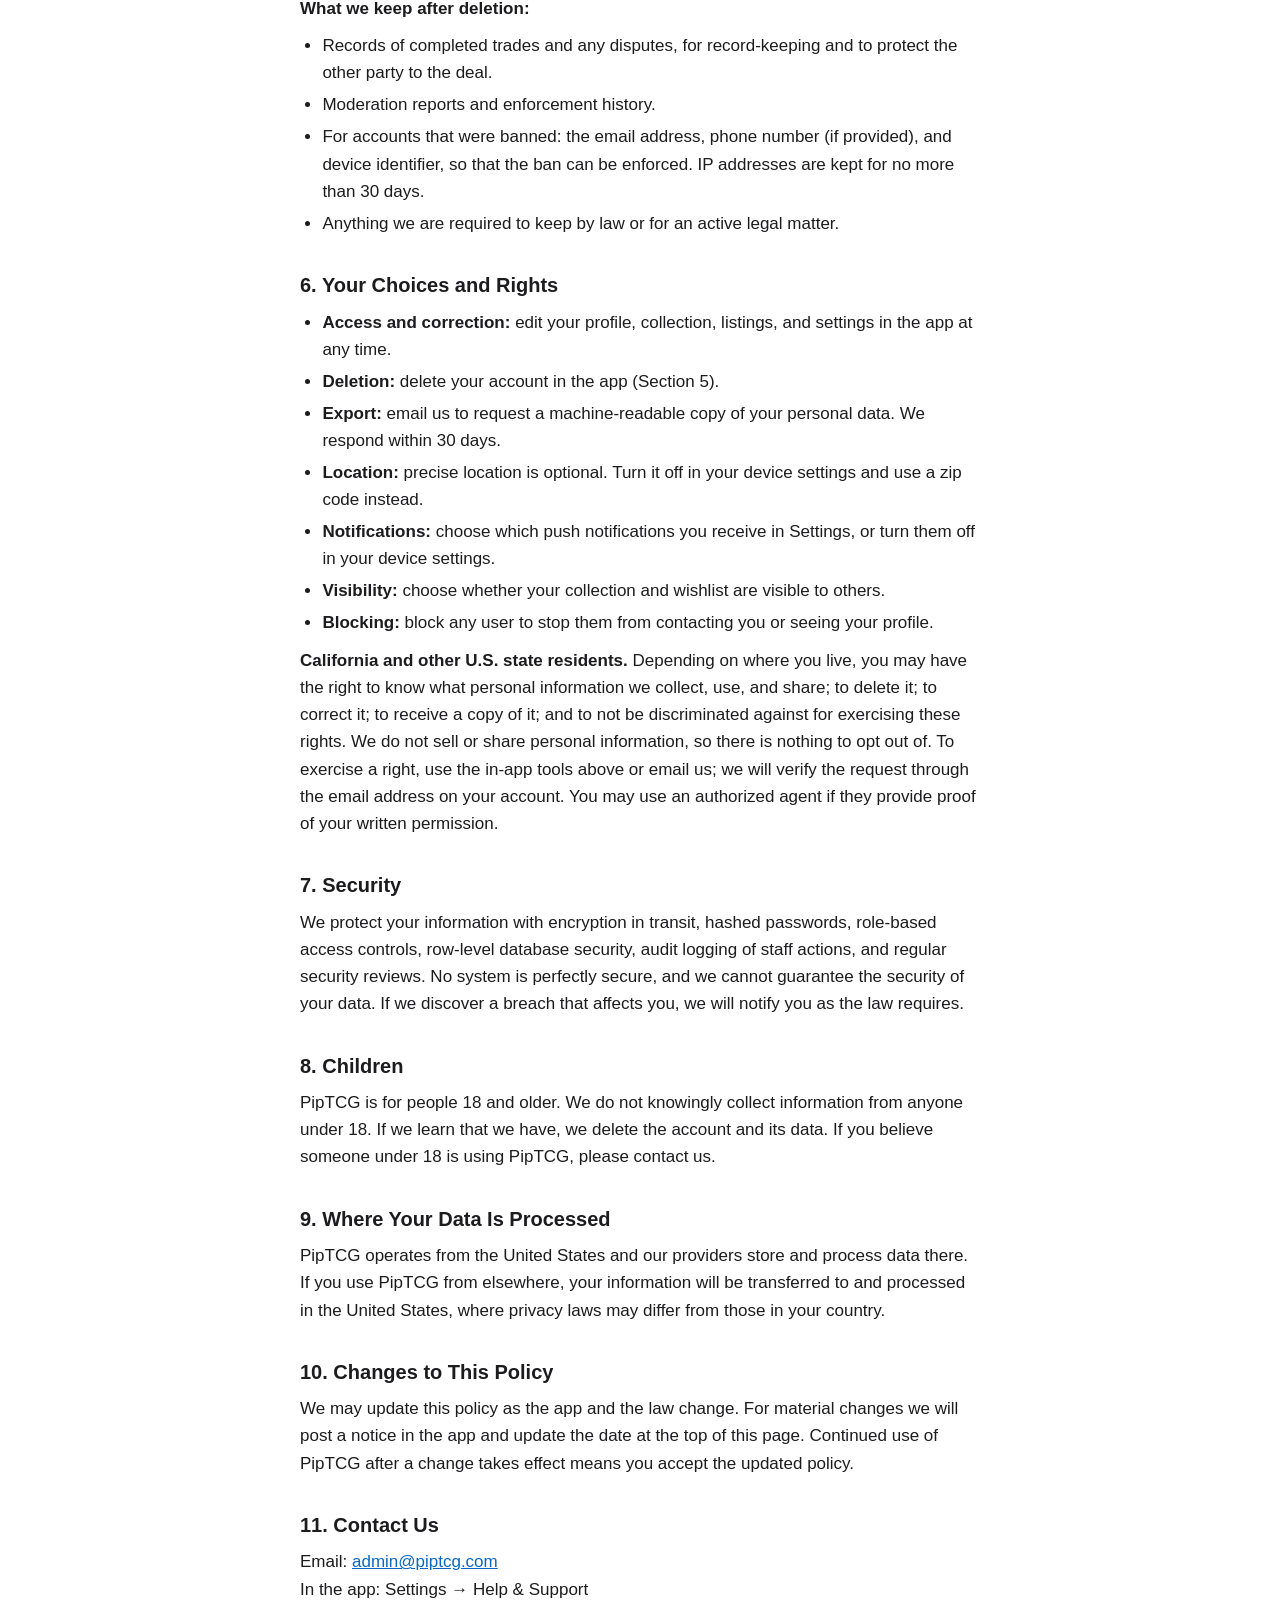
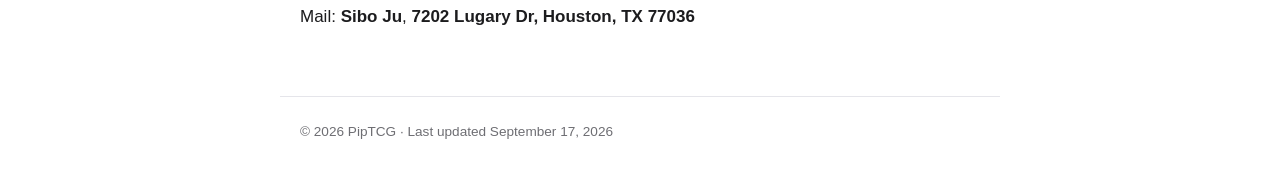
==== commit f4711e2f: "Legal pages: operator name and address, Texas / Harris County venue, admin@piptcg.com contact Co-Aut" ====
--- a/privacy.html
+++ b/privacy.html
@@ -56,7 +56,7 @@
   <h1>Privacy Policy</h1>
   <p class="updated">Last Updated: September 17, 2026</p>
 
-  <p>PipTCG is operated by <strong>[LEGAL ENTITY NAME]</strong>, <strong>[MAILING ADDRESS]</strong> ("PipTCG", "we", "our", "us"). This policy explains what personal information we collect when you use the PipTCG mobile app, why we collect it, who we share it with, and the choices you have. PipTCG is for adults 18 and older and is currently offered in the United States.</p>
+  <p>PipTCG is operated by <strong>Sibo Ju</strong>, <strong>7202 Lugary Dr, Houston, TX 77036</strong> ("PipTCG", "we", "our", "us"). This policy explains what personal information we collect when you use the PipTCG mobile app, why we collect it, who we share it with, and the choices you have. PipTCG is for adults 18 and older and is currently offered in the United States.</p>
 
   <h2>1. Information We Collect</h2>
 
@@ -153,7 +153,7 @@
   <p>We may update this policy as the app and the law change. For material changes we will post a notice in the app and update the date at the top of this page. Continued use of PipTCG after a change takes effect means you accept the updated policy.</p>
 
   <h2>11. Contact Us</h2>
-  <p>Email: <a href="mailto:sju080@gmail.com">sju080@gmail.com</a><br>In the app: Settings → Help &amp; Support<br>Mail: <strong>[LEGAL ENTITY NAME]</strong>, <strong>[MAILING ADDRESS]</strong></p>
+  <p>Email: <a href="mailto:admin@piptcg.com">admin@piptcg.com</a><br>In the app: Settings → Help &amp; Support<br>Mail: <strong>Sibo Ju</strong>, <strong>7202 Lugary Dr, Houston, TX 77036</strong></p>
 
 </main>
 <footer>&copy; 2026 PipTCG &middot; Last updated September 17, 2026</footer>
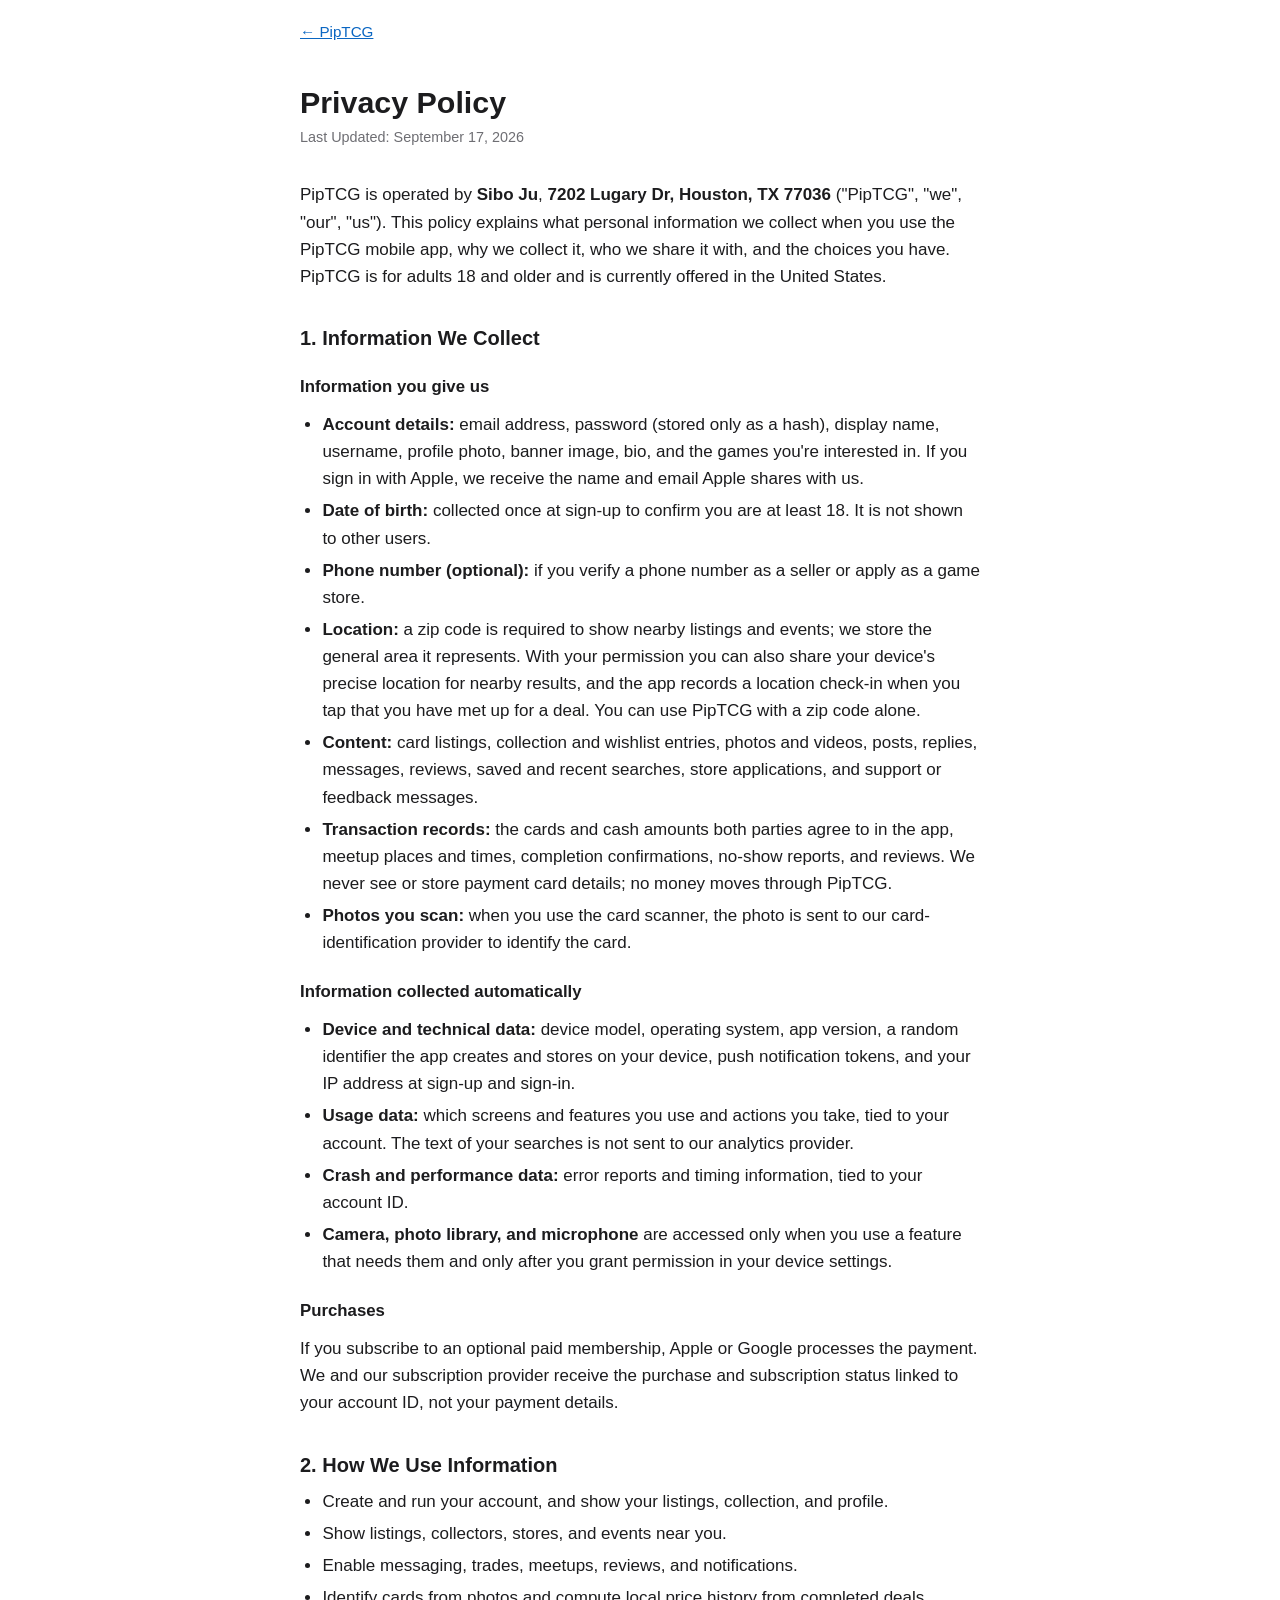
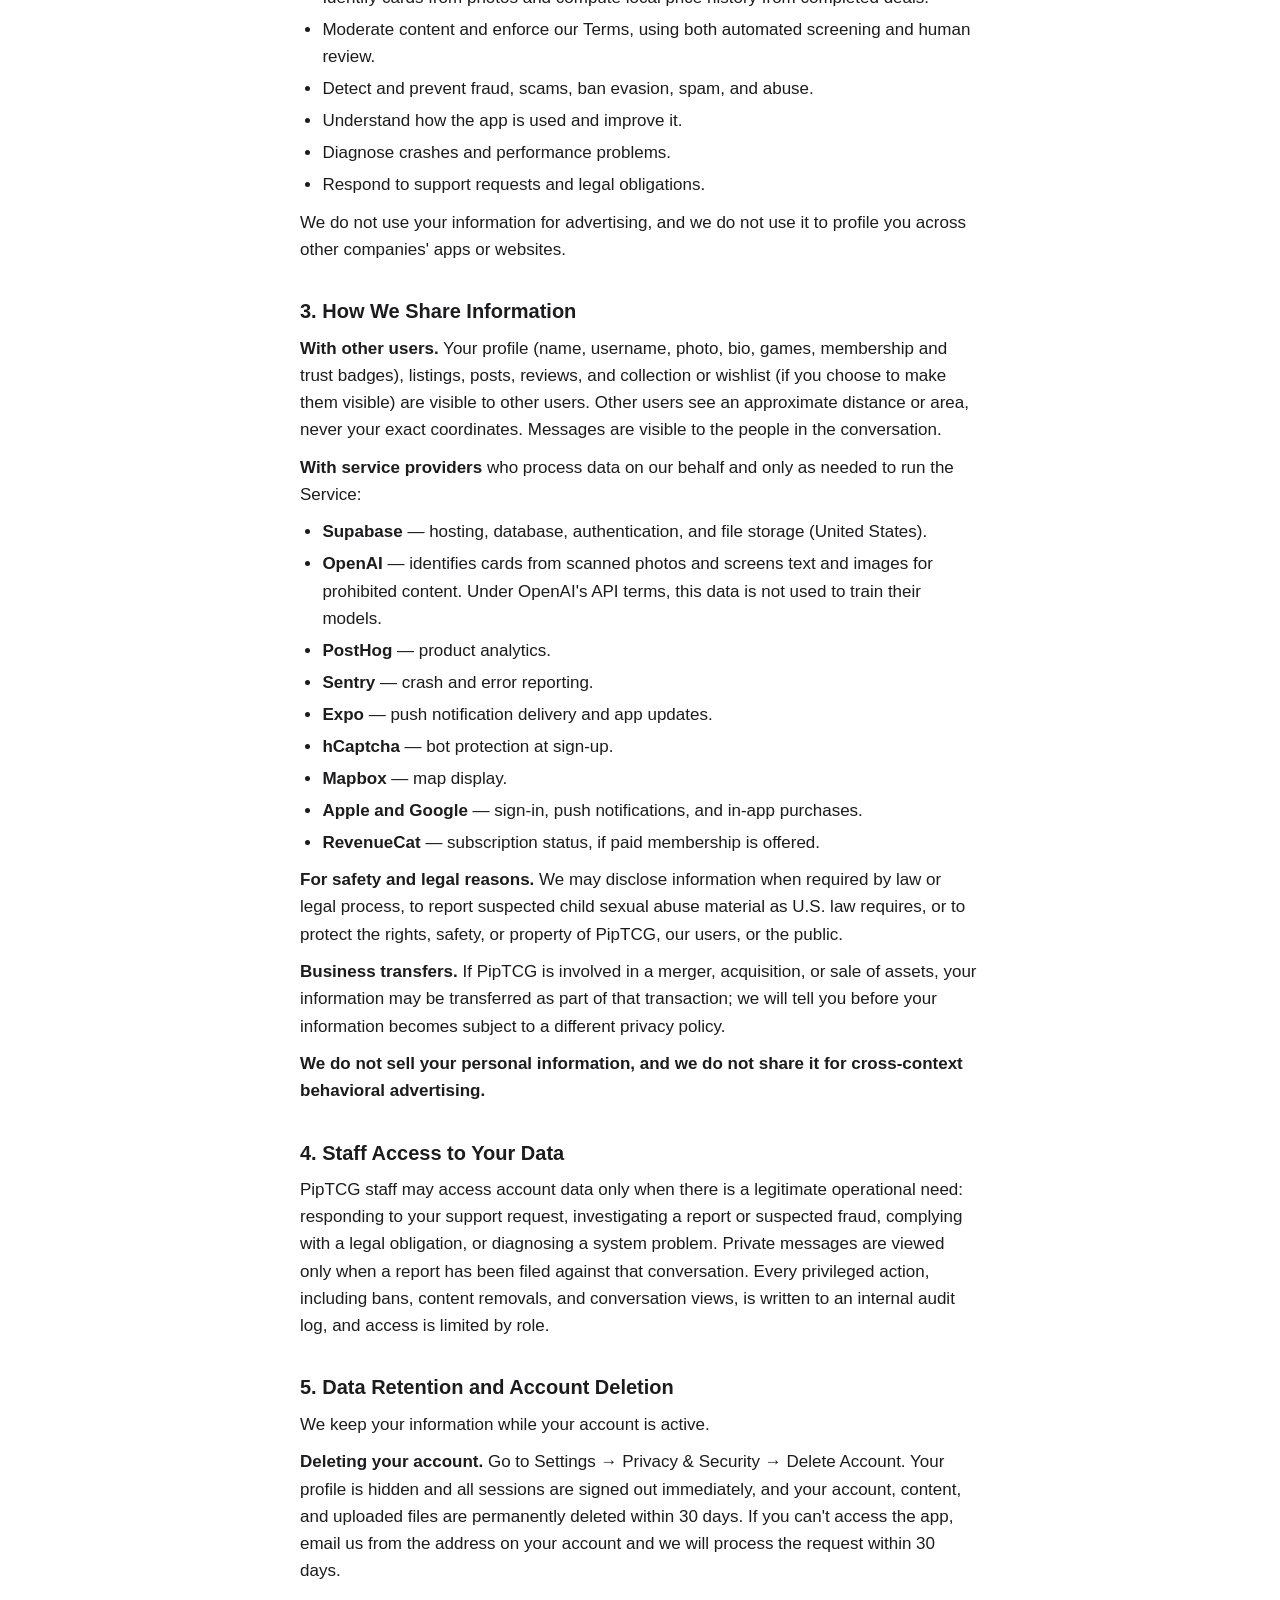
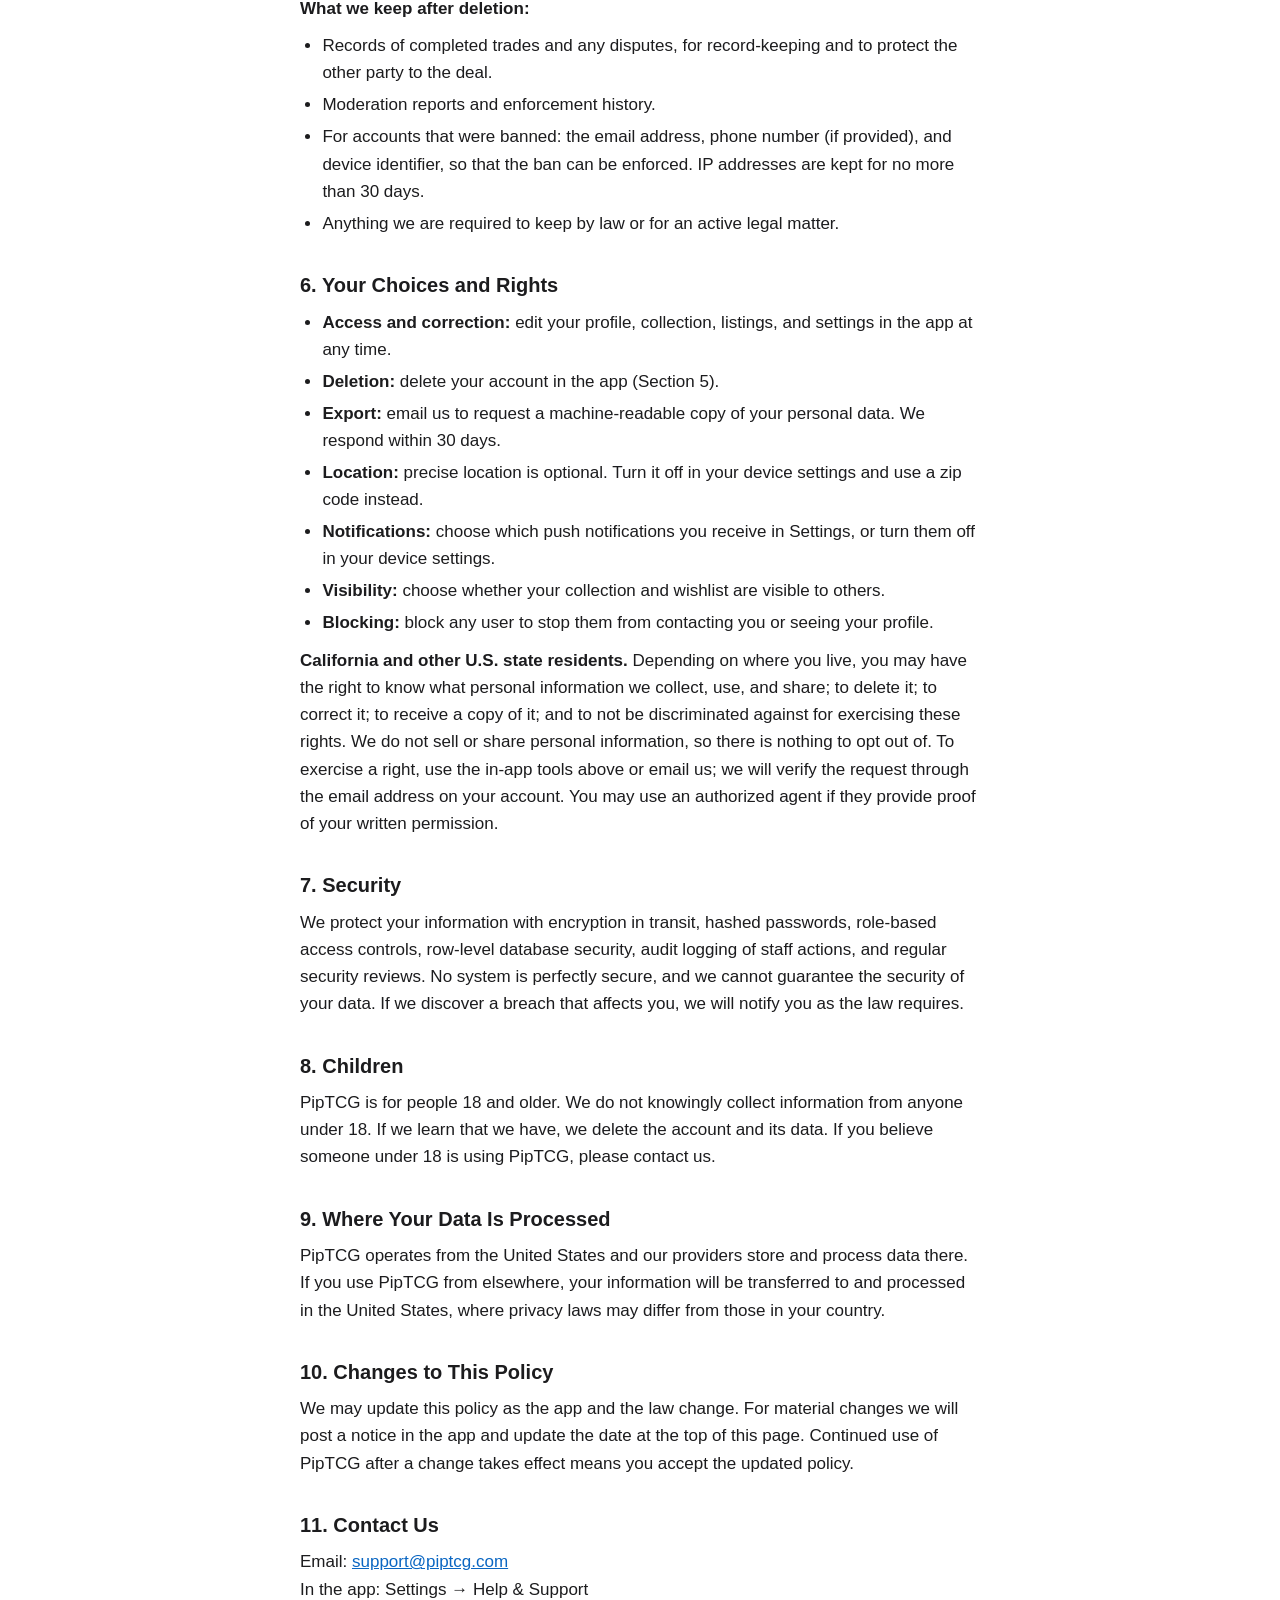
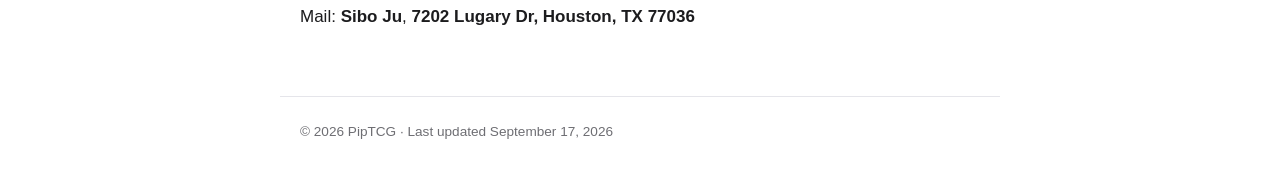
==== commit b0d9ed13: "Contact address is support@piptcg.com Co-Authored-By: Claude Fable 5.1 <noreply@anthropic.com>" ====
--- a/privacy.html
+++ b/privacy.html
@@ -153,7 +153,7 @@
   <p>We may update this policy as the app and the law change. For material changes we will post a notice in the app and update the date at the top of this page. Continued use of PipTCG after a change takes effect means you accept the updated policy.</p>
 
   <h2>11. Contact Us</h2>
-  <p>Email: <a href="mailto:admin@piptcg.com">admin@piptcg.com</a><br>In the app: Settings → Help &amp; Support<br>Mail: <strong>Sibo Ju</strong>, <strong>7202 Lugary Dr, Houston, TX 77036</strong></p>
+  <p>Email: <a href="mailto:support@piptcg.com">support@piptcg.com</a><br>In the app: Settings → Help &amp; Support<br>Mail: <strong>Sibo Ju</strong>, <strong>7202 Lugary Dr, Houston, TX 77036</strong></p>
 
 </main>
 <footer>&copy; 2026 PipTCG &middot; Last updated September 17, 2026</footer>
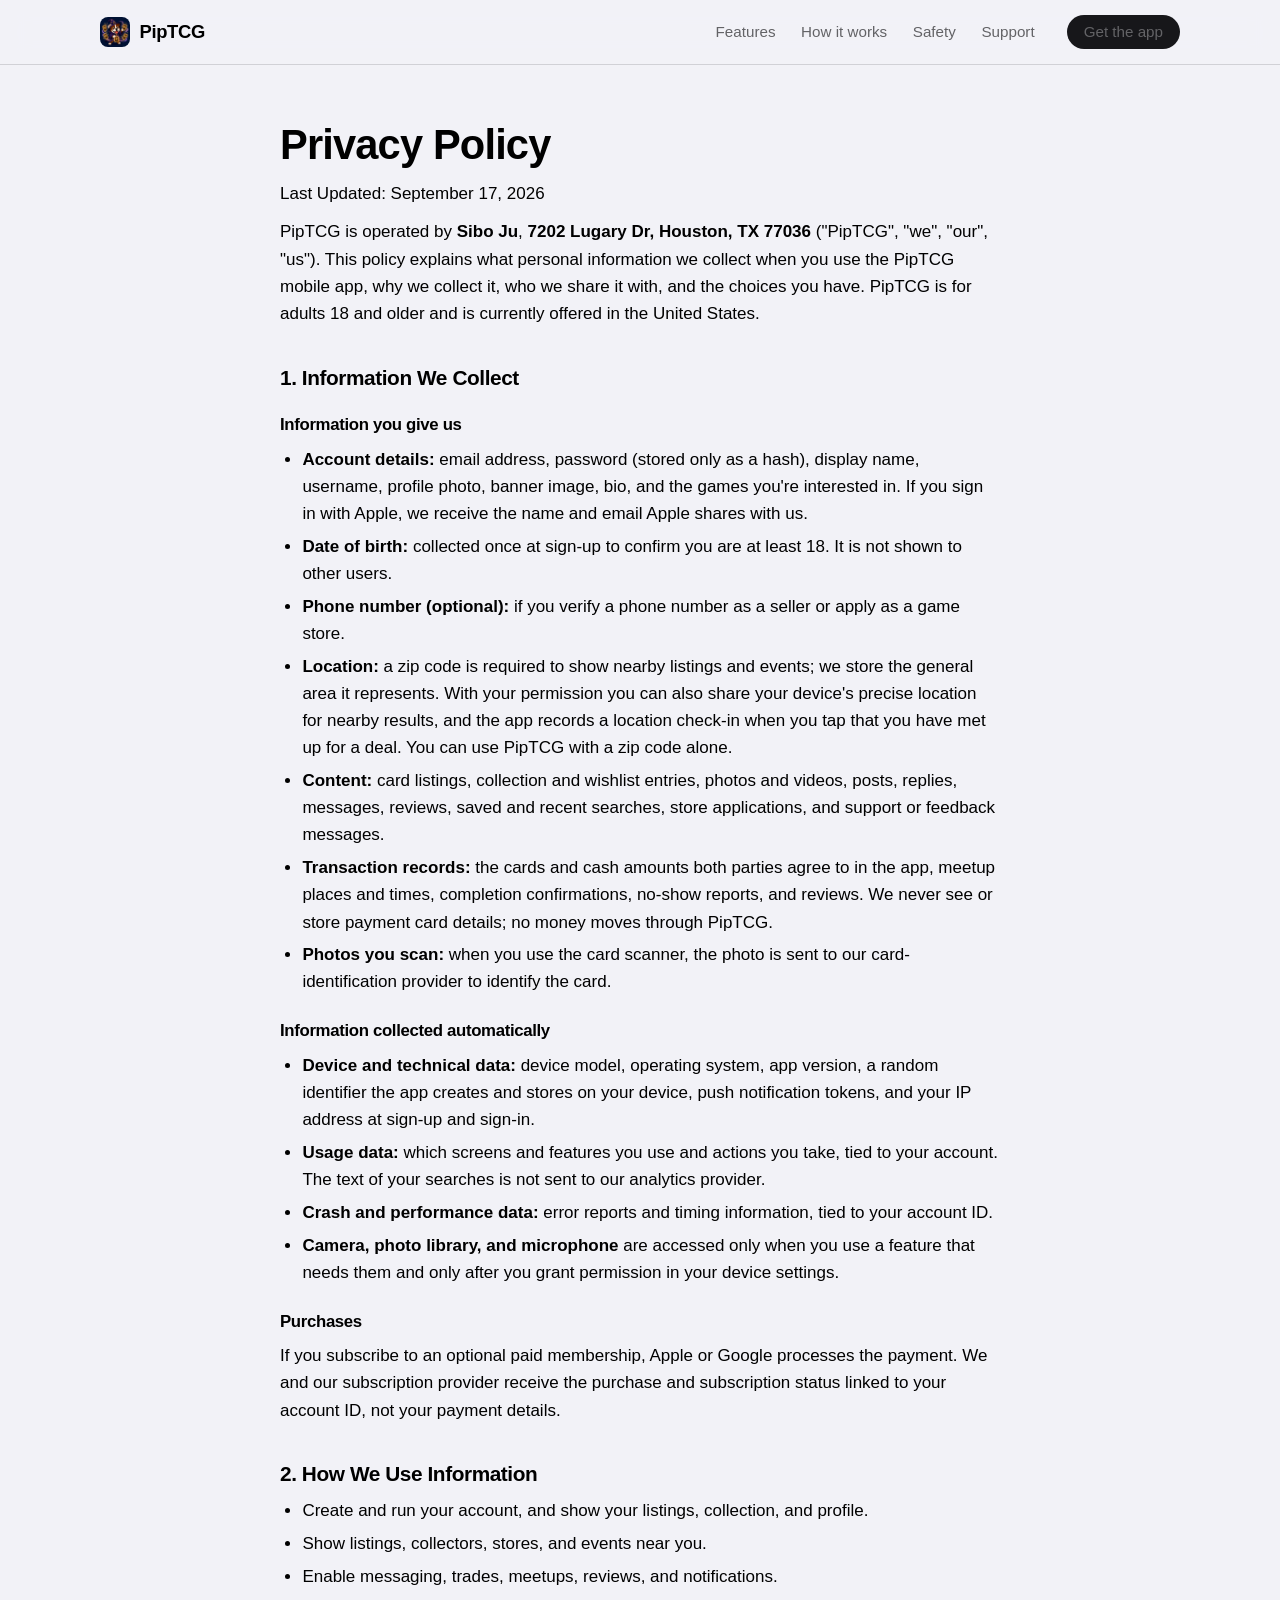
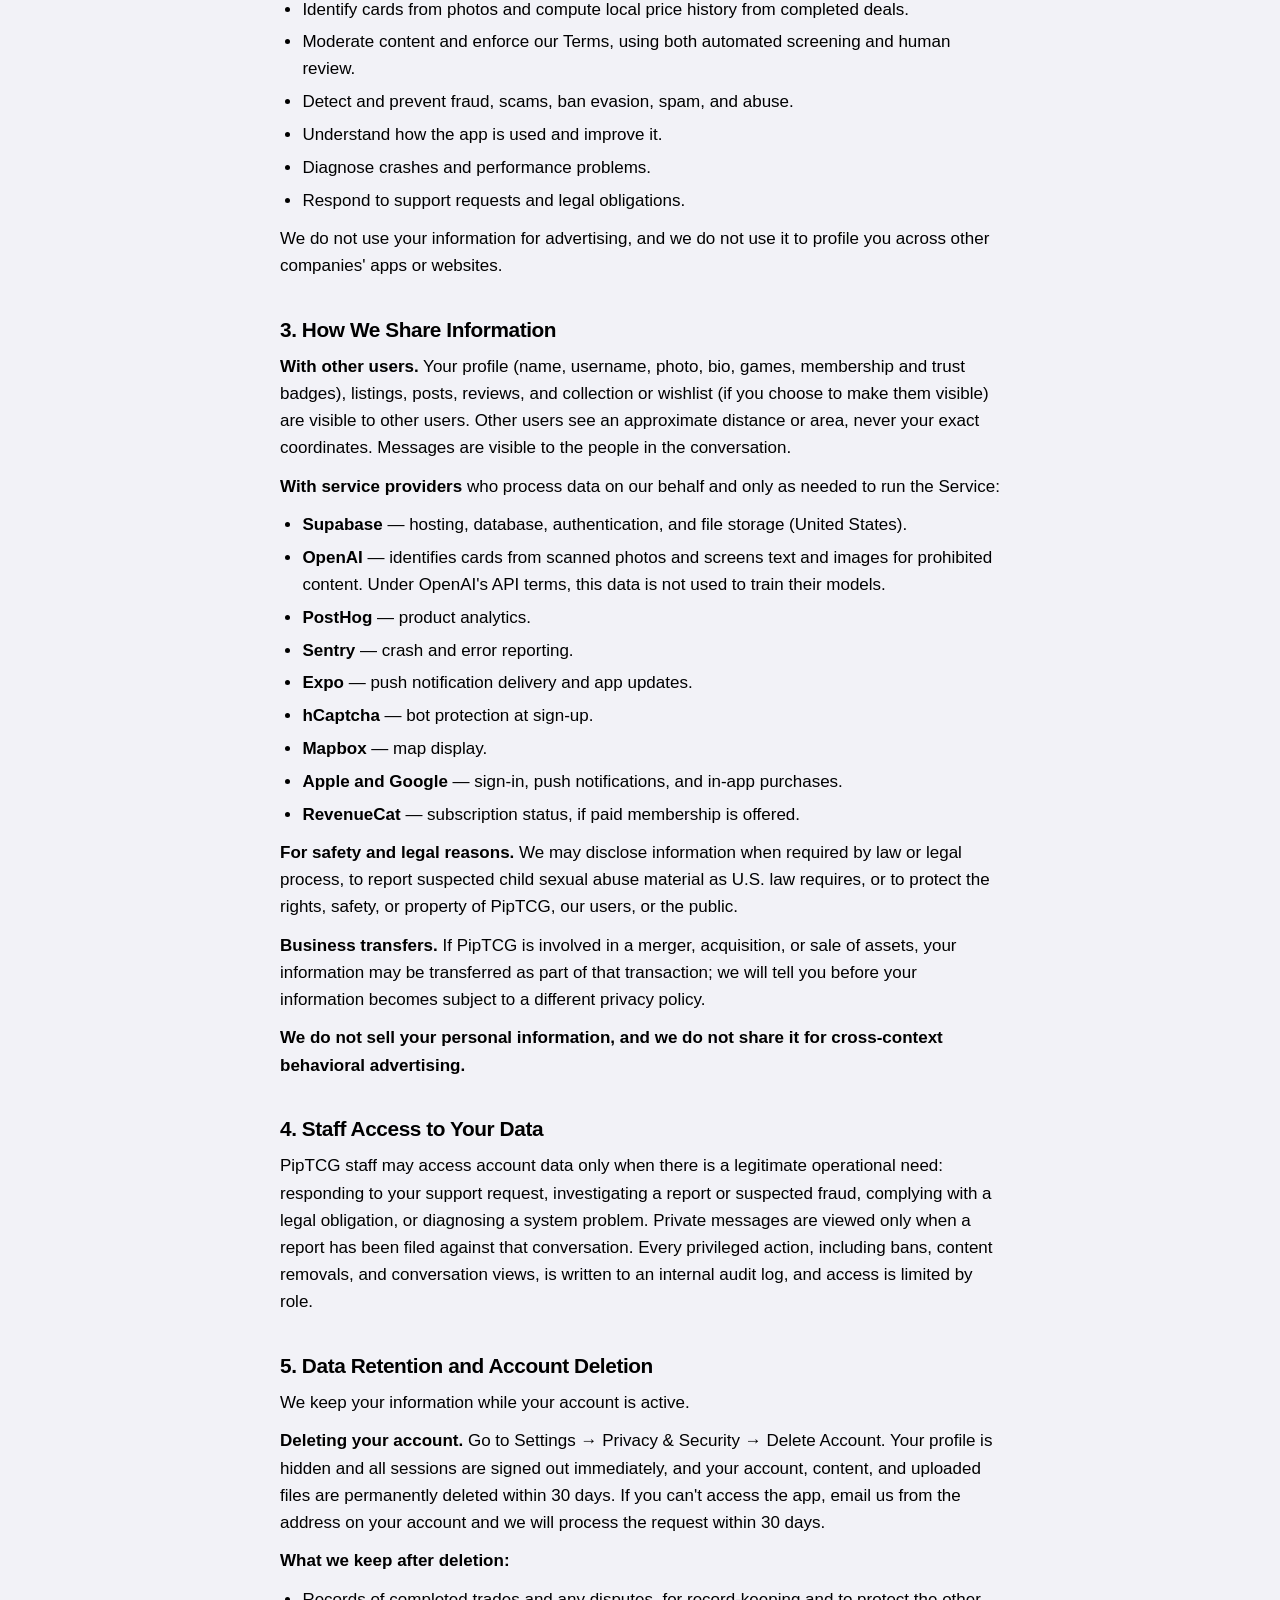
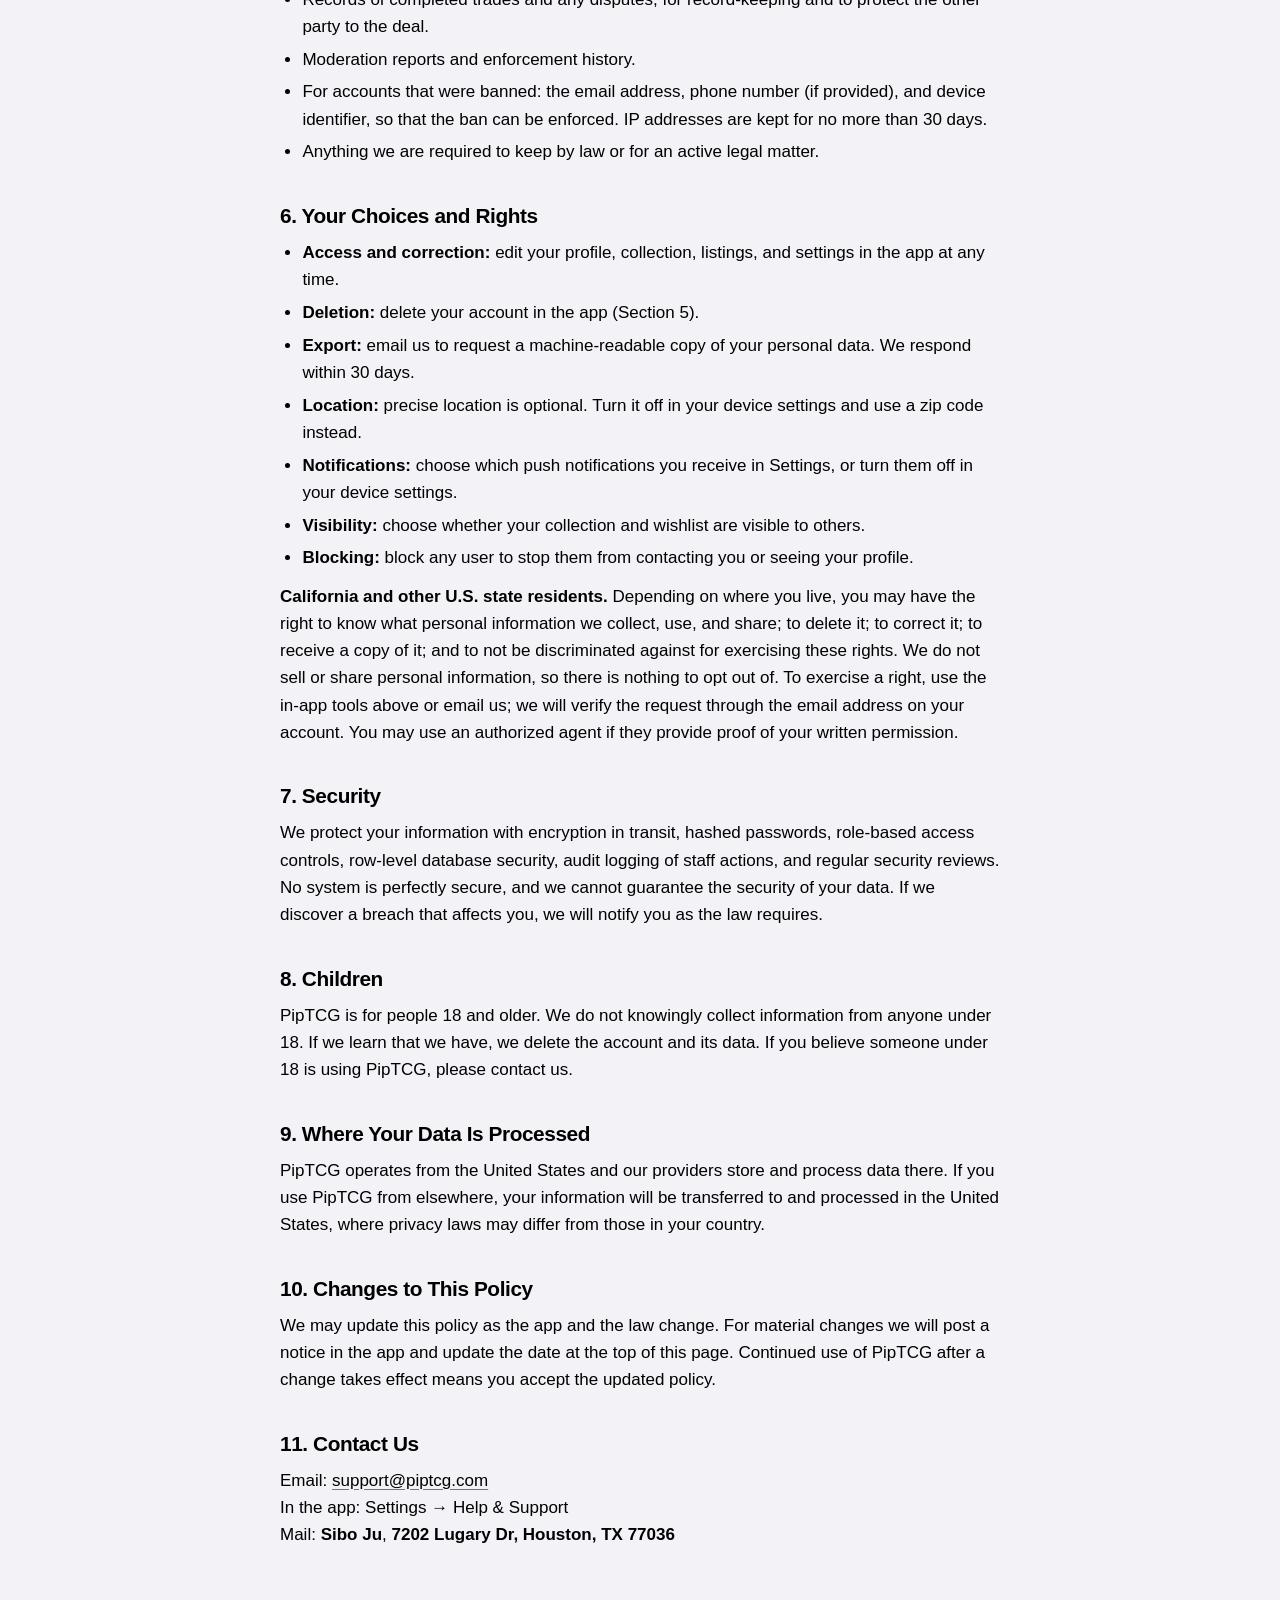
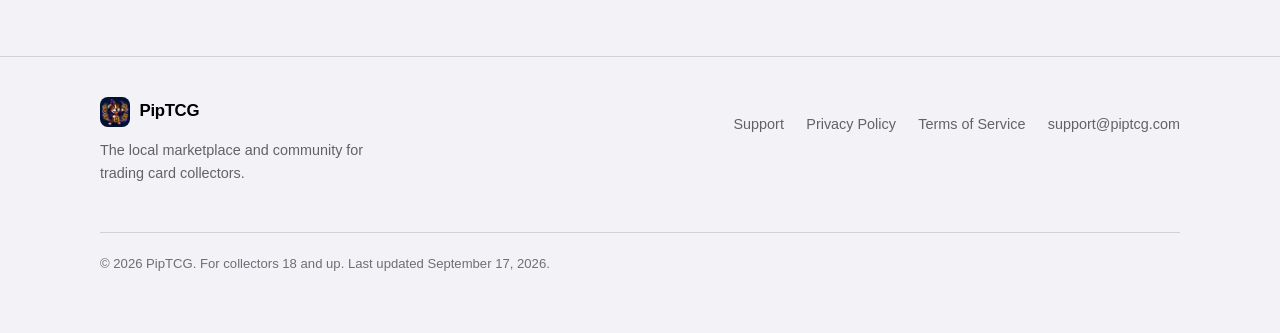
==== commit 09713476: "Rebuild site in the app's monochrome design Landing page with mascot, store screenshots, features, h" ====
--- a/privacy.html
+++ b/privacy.html
@@ -4,54 +4,25 @@
 <meta charset="utf-8">
 <meta name="viewport" content="width=device-width, initial-scale=1">
 <title>PipTCG — Privacy Policy</title>
-<style>
-  *, *::before, *::after { box-sizing: border-box; }
-  :root {
-    color-scheme: light dark;
-    --bg: #ffffff;
-    --fg: #1c1c1e;
-    --muted: #6e6e73;
-    --accent: #0a66c2;
-    --rule: #e5e5ea;
-  }
-  @media (prefers-color-scheme: dark) {
-    :root {
-      --bg: #131315;
-      --fg: #ececf1;
-      --muted: #9a9aa2;
-      --accent: #7ab8f5;
-      --rule: #2c2c31;
-    }
-  }
-  body {
-    margin: 0;
-    background: var(--bg);
-    color: var(--fg);
-    font: 17px/1.6 -apple-system, BlinkMacSystemFont, "Segoe UI", Roboto, Helvetica, Arial, sans-serif;
-    -webkit-text-size-adjust: 100%;
-  }
-  main { max-width: 720px; margin: 0 auto; padding: 2.5rem 1.25rem 1rem; }
-  nav.home { max-width: 720px; margin: 0 auto; padding: 1.25rem 1.25rem 0; font-size: 0.95rem; }
-  h1 { font-size: 1.9rem; line-height: 1.2; margin: 0 0 0.35rem; }
-  .updated { color: var(--muted); font-size: 0.9rem; margin: 0 0 2rem; }
-  h2 { font-size: 1.25rem; line-height: 1.3; margin: 2.2rem 0 0.6rem; }
-  h3 { font-size: 1.05rem; margin: 1.4rem 0 0.4rem; }
-  p { margin: 0.65rem 0; }
-  ul { margin: 0.65rem 0; padding-left: 1.4rem; }
-  li { margin: 0.3rem 0; }
-  a { color: var(--accent); }
-  footer {
-    max-width: 720px;
-    margin: 2.5rem auto 0;
-    padding: 1.5rem 1.25rem 3rem;
-    color: var(--muted);
-    font-size: 0.85rem;
-    border-top: 1px solid var(--rule);
-  }
-</style>
+<link rel="icon" href="assets/favicon.png" type="image/png">
+<link rel="apple-touch-icon" href="assets/apple-touch-icon.png">
+<meta name="theme-color" content="#000000" media="(prefers-color-scheme: dark)">
+<meta name="theme-color" content="#F2F2F7" media="(prefers-color-scheme: light)">
+<link rel="stylesheet" href="style.css">
 </head>
-<body>
-<nav class="home"><a href="index.html">&larr; PipTCG</a></nav>
+<body class="doc">
+<header class="site-header">
+  <div class="wrap">
+    <a class="brand" href="/"><img src="assets/favicon.png" alt="" width="30" height="30">PipTCG</a>
+    <nav class="site-nav" aria-label="Primary">
+      <a href="/#features">Features</a>
+      <a href="/#how">How it works</a>
+      <a href="/#safety">Safety</a>
+      <a href="support.html">Support</a>
+      <a class="btn btn-primary btn-sm" href="/#get">Get the app</a>
+    </nav>
+  </div>
+</header>
 <main>
   <h1>Privacy Policy</h1>
   <p class="updated">Last Updated: September 17, 2026</p>
@@ -156,6 +127,20 @@
   <p>Email: <a href="mailto:support@piptcg.com">support@piptcg.com</a><br>In the app: Settings → Help &amp; Support<br>Mail: <strong>Sibo Ju</strong>, <strong>7202 Lugary Dr, Houston, TX 77036</strong></p>
 
 </main>
-<footer>&copy; 2026 PipTCG &middot; Last updated September 17, 2026</footer>
+<footer class="site-footer">
+  <div class="wrap">
+    <div>
+      <a class="brand" href="/"><img src="assets/favicon.png" alt="" width="30" height="30">PipTCG</a>
+      <p class="tag">The local marketplace and community for trading card collectors.</p>
+    </div>
+    <ul>
+      <li><a href="support.html">Support</a></li>
+      <li><a href="privacy.html">Privacy Policy</a></li>
+      <li><a href="terms.html">Terms of Service</a></li>
+      <li><a href="mailto:support@piptcg.com">support@piptcg.com</a></li>
+    </ul>
+    <p class="legal">&copy; 2026 PipTCG. For collectors 18 and up. Last updated September 17, 2026.</p>
+  </div>
+</footer>
 </body>
 </html>
--- a/style.css
+++ b/style.css
@@ -0,0 +1,154 @@
+/* PipTCG site — shared styles.
+   Tokens mirror lib/theme.ts in the app (monochrome colorway, 2026-08-31):
+   true-black ground, white accent, neutral gray steps, red only for errors.
+   Dark is the default; light mirrors the app's light palette. */
+
+*, *::before, *::after { box-sizing: border-box; }
+
+:root {
+  color-scheme: dark light;
+  --bg: #000000;
+  --surface: #131315;
+  --surface-2: #1A1A1D;
+  --surface-3: #1F1F22;
+  --border: #232326;
+  --border-strong: #3A3A3E;
+  --fg: #F5F5F5;
+  --fg-2: #8E8E93;
+  --fg-3: #86868B;
+  --accent: #FFFFFF;
+  --accent-press: #E5E5E7;
+  --on-accent: #000000;
+  --error: #F85149;
+  --glow: rgba(255,255,255,0.08);
+  --radius: 16px;
+  --radius-sm: 10px;
+  --max: 1120px;
+  --font: -apple-system, BlinkMacSystemFont, "SF Pro Text", "Segoe UI", Roboto, Helvetica, Arial, sans-serif;
+}
+
+@media (prefers-color-scheme: light) {
+  :root {
+    --bg: #F2F2F7;
+    --surface: #FFFFFF;
+    --surface-2: #FFFFFF;
+    --surface-3: #F2F2F7;
+    --border: #D1D1D6;
+    --border-strong: #76767A;
+    --fg: #000000;
+    --fg-2: #636366;
+    --fg-3: #6E6E73;
+    --accent: #17171A;
+    --accent-press: #48484C;
+    --on-accent: #FFFFFF;
+    --error: #D70015;
+    --glow: rgba(0,0,0,0.06);
+  }
+}
+
+html { scroll-behavior: smooth; }
+@media (prefers-reduced-motion: reduce) { html { scroll-behavior: auto; } }
+
+body {
+  margin: 0;
+  background: var(--bg);
+  color: var(--fg);
+  font: 17px/1.6 var(--font);
+  -webkit-text-size-adjust: 100%;
+  -webkit-font-smoothing: antialiased;
+}
+
+a { color: inherit; }
+img { max-width: 100%; height: auto; display: block; }
+h1, h2, h3 { line-height: 1.15; letter-spacing: -0.02em; margin: 0; font-weight: 700; }
+p { margin: 0; }
+
+.wrap { max-width: var(--max); margin: 0 auto; padding: 0 1.25rem; }
+
+/* ── Header ──────────────────────────────────────────────────────────── */
+.site-header {
+  position: sticky; top: 0; z-index: 20;
+  background: color-mix(in srgb, var(--bg) 82%, transparent);
+  -webkit-backdrop-filter: saturate(160%) blur(14px);
+  backdrop-filter: saturate(160%) blur(14px);
+  border-bottom: 1px solid var(--border);
+}
+.site-header .wrap {
+  display: flex; align-items: center; justify-content: space-between; gap: 1rem;
+  height: 64px;
+}
+.brand {
+  display: inline-flex; align-items: center; gap: 0.6rem;
+  font-weight: 800; font-size: 1.15rem; letter-spacing: -0.02em;
+  text-decoration: none;
+}
+.brand img { width: 30px; height: 30px; border-radius: 8px; }
+.site-nav { display: flex; align-items: center; gap: 1.6rem; }
+.site-nav a { color: var(--fg-2); text-decoration: none; font-size: 0.95rem; font-weight: 500; }
+.site-nav a:hover, .site-nav a:focus-visible { color: var(--fg); }
+.site-nav .btn { margin-left: 0.4rem; }
+@media (max-width: 720px) {
+  .site-nav a:not(.btn) { display: none; }
+}
+
+/* ── Buttons ─────────────────────────────────────────────────────────── */
+.btn {
+  display: inline-flex; align-items: center; justify-content: center; gap: 0.5rem;
+  padding: 0.8rem 1.4rem;
+  border-radius: 999px;
+  font: inherit; font-size: 0.98rem; font-weight: 600; line-height: 1;
+  text-decoration: none; cursor: pointer;
+  border: 1px solid transparent;
+  transition: background-color 120ms ease, border-color 120ms ease, transform 120ms ease;
+}
+.btn:active { transform: scale(0.98); }
+.btn-primary { background: var(--accent); color: var(--on-accent); }
+.btn-primary:hover { background: var(--accent-press); }
+.btn-secondary { background: transparent; color: var(--fg); border-color: var(--border-strong); }
+.btn-secondary:hover { background: var(--surface); }
+.btn-sm { padding: 0.55rem 1rem; font-size: 0.9rem; }
+.btn svg { width: 18px; height: 18px; }
+.btn[aria-disabled="true"] { opacity: 0.55; cursor: default; }
+
+/* ── Footer ──────────────────────────────────────────────────────────── */
+.site-footer {
+  border-top: 1px solid var(--border);
+  margin-top: 5rem;
+  padding: 2.5rem 0 3rem;
+  color: var(--fg-2);
+  font-size: 0.9rem;
+}
+.site-footer .wrap {
+  display: flex; flex-wrap: wrap; align-items: flex-start; justify-content: space-between; gap: 1.5rem;
+}
+.site-footer .brand { color: var(--fg); font-size: 1.05rem; }
+.site-footer .tag { margin-top: 0.35rem; max-width: 34ch; }
+.site-footer ul { list-style: none; margin: 0; padding: 0; display: flex; flex-wrap: wrap; gap: 0.5rem 1.4rem; }
+.site-footer a { color: var(--fg-2); text-decoration: none; }
+.site-footer a:hover { color: var(--fg); text-decoration: underline; }
+.site-footer .legal { width: 100%; border-top: 1px solid var(--border); padding-top: 1.25rem; font-size: 0.82rem; color: var(--fg-3); }
+
+/* ── Document pages (support / privacy / terms) ─────────────────────── */
+.doc main { max-width: 760px; margin: 0 auto; padding: 3.5rem 1.25rem 1rem; }
+.doc h1 { font-size: clamp(2rem, 4vw, 2.6rem); margin-bottom: 0.5rem; }
+.doc .tagline { color: var(--fg-2); font-size: 1.05rem; margin: 0 0 2.25rem; }
+.doc h2 { font-size: 1.3rem; margin: 2.4rem 0 0.7rem; }
+.doc h3 { font-size: 1.05rem; margin: 1.6rem 0 0.4rem; }
+.doc p { margin: 0.7rem 0; }
+.doc ul, .doc ol { margin: 0.7rem 0; padding-left: 1.4rem; }
+.doc li { margin: 0.35rem 0; }
+.doc main a { color: var(--fg); text-decoration: underline; text-underline-offset: 0.15em; text-decoration-color: var(--border-strong); }
+.doc main a:hover { text-decoration-color: var(--fg); }
+.doc strong { font-weight: 650; }
+.doc table { border-collapse: collapse; width: 100%; margin: 0.9rem 0; font-size: 0.95rem; }
+.doc th, .doc td { text-align: left; padding: 0.55rem 0.6rem; border-bottom: 1px solid var(--border); vertical-align: top; }
+.doc th { color: var(--fg-2); font-weight: 600; }
+.doc .muted { color: var(--fg-2); font-size: 0.95rem; }
+.doc .error-title { color: var(--error); }
+.doc .hidden { display: none; }
+
+/* Utility */
+.visually-hidden {
+  position: absolute; width: 1px; height: 1px; overflow: hidden;
+  clip: rect(0 0 0 0); white-space: nowrap;
+}
